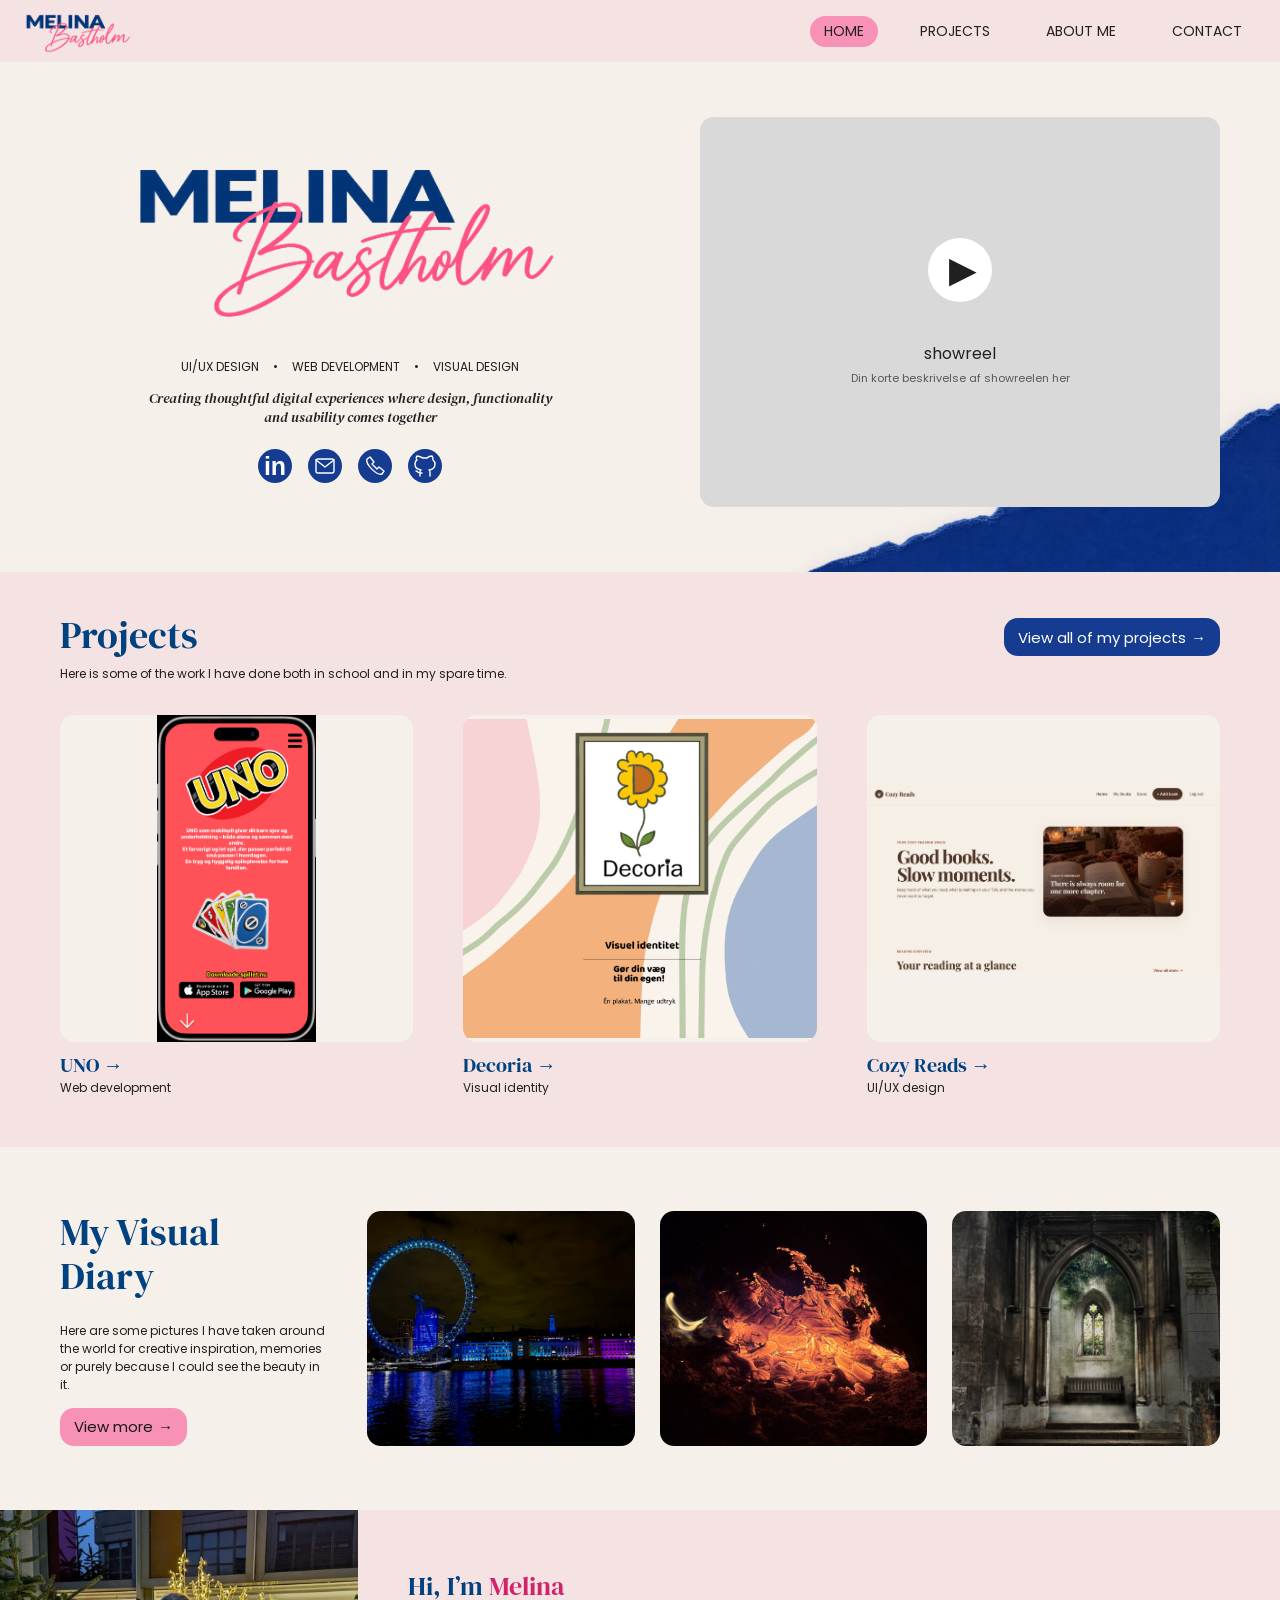
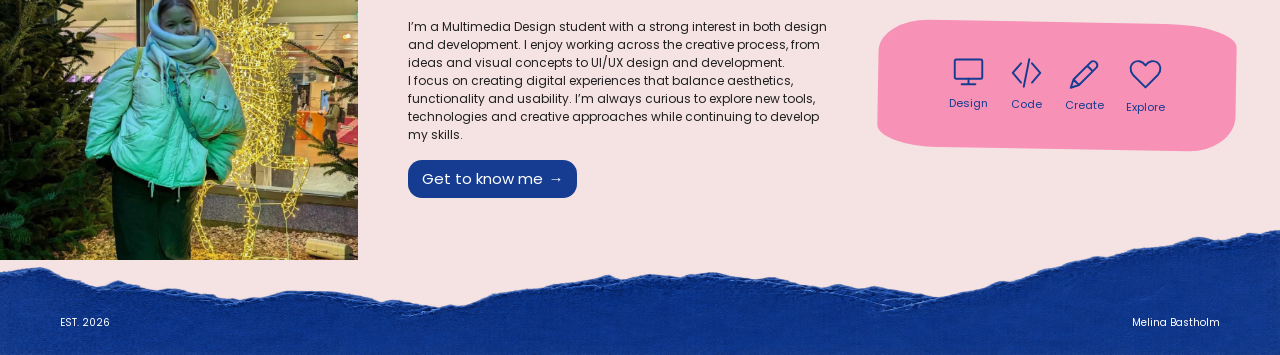
==== index.html @ 33ddc2ad "Initial commit" ====
<!DOCTYPE html>
<html lang="en">
<head>
    <meta charset="UTF-8">
    <meta name="viewport" content="width=device-width, initial-scale=1.0">
    <meta name="description" content="Melina Bastholm — multimedia design, UI/UX, web development and visual design.">
    <title>Home | Melina Bastholm</title>
    <!-- Skrifttyper: DM Serif Display til overskrifter og Poppins til brødtekst. -->
    <link rel="preconnect" href="https://fonts.googleapis.com">
    <link rel="preconnect" href="https://fonts.gstatic.com" crossorigin>
    <link href="https://fonts.googleapis.com/css2?family=DM+Serif+Display:ital@0;1&amp;family=Poppins:wght@400;500;600;700&amp;display=swap" rel="stylesheet">
    <link rel="stylesheet" href="style.css">
    <script src="script.js" defer></script>
</head>
<body>
    <!-- 1. HEADER / NAVIGATION — samme navigation på alle sider -->
    <a class="skip-link" href="#main">Skip to content</a>
    <header class="site-header">
        <nav class="navigation container" aria-label="Main navigation">
            <a class="site-logo" href="index.html" aria-label="Melina Bastholm — home"><img src="assets/logo.png" alt="" width="1931" height="814"></a>
            <button class="menu-toggle" type="button" aria-expanded="false" aria-controls="nav-links" hidden>
                <img src="assets/brugermenu.png" alt="" width="1609" height="977">
                <span class="sr-only">Open menu</span>
            </button>
            <ul class="nav-links" id="nav-links">
                <li><a href="index.html" aria-current="page">Home</a></li>
                <li><a href="projects.html">Projects</a></li>
                <li><a href="aboutme.html">About me</a></li>
                <li><a href="contact.html">Contact</a></li>
            </ul>
        </nav>
    </header>
    <main id="main">
        <!-- 2. HERO — navn, introduktion og showreel -->
        <section class="hero" aria-labelledby="hero-title">
            <div class="container hero-inner">
                <div class="hero-copy">
                    <!-- Dit originale navnelogo — proportionerne bevares på alle skærme. -->
                    <h1 class="name" id="hero-title"><img src="assets/logo.png" alt="Melina Bastholm" width="1931" height="814"></h1>
                    <ul class="disciplines" aria-label="My disciplines"><li>UI/UX design</li><li>Web development</li><li>Visual design</li></ul>
                    <p class="hero-tagline">Creating thoughtful digital experiences where design, functionality<br class="desktop-break"> and usability comes together</p>
                    <div class="social-links" aria-label="Contact and social links"><a href="contact.html#linkedin" aria-label="LinkedIn"><span class="linkedin-icon" aria-hidden="true">in</span></a><a href="contact.html#email" aria-label="Email"><svg viewBox="0 0 24 24" fill="none" stroke="currentColor" stroke-width="1.4" stroke-linecap="round" stroke-linejoin="round" aria-hidden="true"><rect x="3" y="5" width="18" height="14" rx="2"/><path d="m3 6 9 7 9-7"/></svg></a><a href="contact.html#phone" aria-label="Phone"><svg viewBox="0 0 24 24" fill="none" stroke="currentColor" stroke-width="1.4" stroke-linecap="round" stroke-linejoin="round" aria-hidden="true"><path d="M7 3 4 5c-2 5 10 17 15 15l2-3-5-4-2 2-5-5 2-2Z"/></svg></a><a href="contact.html#github" aria-label="GitHub"><svg viewBox="0 0 24 24" fill="none" stroke="currentColor" stroke-width="1.4" stroke-linecap="round" stroke-linejoin="round" aria-hidden="true"><path d="M9 19c-4 1-4-2-6-2m14 5v-4c0-1-.3-2-1-2 4-.5 6-2 6-6 0-2-.7-3-2-4 0-1 0-3-1-4-2 0-4 1-5 2H10C8 3 6 2 4 2 3 3 3 5 4 6 2 7 2 8 2 10c0 4 2 5 6 6-.7 0-1 1-1 2v4"/></svg></a></div>
                </div>
                <!-- Når videoen er klar: erstat figure med <video controls src="assets/showreel.mp4"></video>. -->
                <figure class="showreel image-placeholder" aria-label="Showreel video placeholder">
                    <span class="play-icon" aria-hidden="true">▶</span>
                    <figcaption>showreel <span class="placeholder-note">Din korte beskrivelse af showreelen her</span></figcaption>
                </figure>
            </div>
        </section>

        <!-- 3. PROJECTS — tre udvalgte projekter -->
        <section class="projects section-padding" aria-labelledby="projects-title">
            <div class="container projects-inner">
                <div class="section-heading"><div><h2 id="projects-title">Projects</h2><p>Here is some of the work I have done both in school and in my spare time.</p></div></div>
                <div class="project-list">
                <article class="project-card" id="uno">
                    <img src="projekts/uno.png" alt="UNO – Mobile — project preview" width="702" height="1440" loading="lazy">
                    <h3><a href="project-uno.html">UNO <span aria-hidden="true">→</span></a></h3>
                    <p>Web development</p>
                </article>
                <article class="project-card" id="decoria">
                    <img src="projekts/decoria.png" alt="Decoria — project preview" width="982" height="886" loading="lazy">
                    <h3><a href="project-decoria.html">Decoria <span aria-hidden="true">→</span></a></h3>
                    <p>Visual identity</p>
                </article>
                <article class="project-card" id="cozy-reads">
                    <img src="projekts/cozyreads.png" alt="Cozy Reads — project preview" width="2914" height="1542" loading="lazy">
                    <h3><a href="project-cozy-reads.html">Cozy Reads <span aria-hidden="true">→</span></a></h3>
                    <p>UI/UX design</p>
                </article>
                </div>
                <a class="button projects-button" href="projects.html">View all of my projects <span aria-hidden="true">→</span></a>
            </div>
        </section>

        <!-- 4. VISUAL DIARY — egne billeder. Flere vises på mobil. -->
        <section class="diary section-padding" aria-labelledby="diary-title">
            <div class="container diary-inner">
                <div class="diary-copy"><h2 id="diary-title">My Visual<br class="desktop-break"> Diary</h2><p>Here are some pictures I have taken around the world for creative inspiration, memories or purely because I could see the beauty in it.</p></div>
                <div class="diary-photos">
                <img src="diary/IMG_3227.jpeg" alt="London Eye illuminated in blue at night" loading="lazy" width="600" height="760">
                <img src="diary/IMG_2479.jpeg" alt="Glowing embers of a campfire" loading="lazy" width="600" height="760">
                <img src="diary/billede.jpg" alt="Stone arches and steps in an ivy-covered ruin" loading="lazy" width="1080" height="1350">
                <img src="diary/IMG_2833.jpeg" alt="A blue house reflected in a puddle" loading="lazy" width="600" height="760">
                <img src="diary/IMG_2862.jpeg" alt="Colourful shopping bags in Notting Hill" loading="lazy" width="600" height="760">
                <img src="diary/IMG_2819.jpeg" alt="Plants and vintage details in a colourful courtyard" loading="lazy" width="600" height="760">
                </div>
                <a class="button button-pink diary-button" href="diary.html">View more <span aria-hidden="true">→</span></a>
            </div>
        </section>

        <!-- 5. ABOUT ME — portræt, kort introduktion og interesser -->
        <section class="about" aria-labelledby="about-title">
            <div class="about-inner">
                <!-- Dit portræt ligger i assets; diary-billederne ligger i diary. -->
                <img class="portrait" src="assets/Mig.png" alt="Melina Bastholm beside a light-up reindeer" width="1012" height="1120" loading="lazy">
                <div class="about-copy"><h2 id="about-title">Hi, I’m <span class="text-pink">Melina</span></h2>
                <p>I’m a Multimedia Design student with a strong interest in both design and development. I enjoy working across the creative process, from ideas and visual concepts to UI/UX design and development.</p>
                <p>I focus on creating digital experiences that balance aesthetics, functionality and usability. I’m always curious to explore new tools, technologies and creative approaches while continuing to develop my skills.</p>
                <a class="button" href="aboutme.html">Get to know me <span aria-hidden="true">→</span></a></div>
                <ul class="skills" aria-label="My creative interests"><li><svg viewBox="0 0 24 24" fill="none" stroke="currentColor" stroke-width="1.4" stroke-linecap="round" stroke-linejoin="round" aria-hidden="true"><rect x="2" y="3" width="20" height="14" rx="1"/><path d="M12 17v4m-5 0h10"/></svg><span>Design</span></li><li><svg viewBox="0 0 24 24" fill="none" stroke="currentColor" stroke-width="1.4" stroke-linecap="round" stroke-linejoin="round" aria-hidden="true"><path d="m8 5-6 7 6 7m8-14 6 7-6 7M14 2l-4 20"/></svg><span>Code</span></li><li><svg viewBox="0 0 24 24" fill="none" stroke="currentColor" stroke-width="1.4" stroke-linecap="round" stroke-linejoin="round" aria-hidden="true"><path d="m4 16-2 6 6-2L21 7a3 3 0 0 0-4-4ZM14 6l4 4M4 16l4 4"/></svg><span>Create</span></li><li><svg viewBox="0 0 24 24" fill="none" stroke="currentColor" stroke-width="1.4" stroke-linecap="round" stroke-linejoin="round" aria-hidden="true"><path d="M12 21 3 12C-3 4 7-2 12 5c5-7 15-1 9 7Z"/></svg><span>Explore</span></li></ul>
            </div>
        </section>
    </main>
    <!-- 6. FOOTER — bottomline.png indsættes via style.css -->
    <footer class="site-footer">
        <div class="container footer-inner"><span>EST. 2026</span><a href="index.html">Melina Bastholm</a></div>
    </footer>
</body>
</html>
---- style.css ----
/* INDHOLD — følger rækkefølgen i HTML:
   0. Fælles regler  1. Navigation  2. Hero  3. Projekter
   4. Visual diary   5. Om mig     6. Footer  7. Undersider
   Mobilregler står under den sektion, de hører til. */

/* 0. FÆLLES REGLER — skift sidens farver her */
:root {
    --font-heading: "DM Serif Display", Georgia, serif;
    --font-body: "Poppins", Arial, sans-serif;
    --cream: #f6f0ea;
    --pink-light: #f5e2e3;
    --pink: #f891b6;
    --pink-text: #cf2469;
    --blue: #153c91;
    --heading-blue: #004180;
    --text: #202020;
    --grey: #d9d9d9;
}

* { box-sizing: border-box; }
body { margin: 0; background: var(--cream); color: var(--text); font-family: var(--font-body); font-size: 14px; line-height: 1.5; }
h1, h2, h3, p, figure { margin: 0; }
h1, h2, h3, h4, h5, h6 { color: var(--heading-blue); font-family: var(--font-heading); font-weight: 400; line-height: 1.15; }
h1 { font-size: clamp(40px, 5vw, 64px); }
h2 { font-size: 38px; }
a { color: inherit; text-decoration: none; }
button { font: inherit; }
img { display: block; max-width: 100%; object-fit: cover; }
svg { width: 24px; height: 24px; }
.container { width: min(100% - 88px, 1160px); margin-inline: auto; }
.section-padding { padding-block: 42px 50px; }
.button { display: inline-flex; justify-content: center; align-items: center; gap: 5px; width: fit-content; min-height: 38px; padding: 8px 14px; border-radius: 14px; background: var(--blue); color: white; font-size: 15px; line-height: 1.4; transition: background-color .2s, transform .2s; }
.button:hover { background: var(--heading-blue); transform: translateY(-2px); }
.button-pink { background: var(--pink); color: #191919; }
.button-pink:hover { background: #f77fa9; }
a:focus-visible, button:focus-visible { outline: 3px solid var(--heading-blue); outline-offset: 5px; }
.text-pink { color: var(--pink-text); }
.image-placeholder { display: flex; justify-content: center; align-items: center; border-radius: 14px; background: var(--grey); color: #535353; text-align: center; }
.image-placeholder > span:not(.play-icon) { padding: 16px; font-size: 13px; }
.sr-only { position: absolute; width: 1px; height: 1px; padding: 0; overflow: hidden; clip-path: inset(50%); white-space: nowrap; }
.skip-link { position: absolute; top: 8px; left: 8px; z-index: 10; padding: 10px; background: var(--cream); transform: translateY(-200%); }
.skip-link:focus { transform: translateY(0); }
@media (max-width: 700px) {
    body { font-size: 13px; }
    .container { width: calc(100% - 32px); }
    h2 { font-size: 29px; }
    .section-padding { padding-block: 26px 30px; }
    .button { font-size: 13px; min-height: 36px; }
    .desktop-break { display: none; }
}

/* 1. HEADER / NAVIGATION */
.site-header { position: relative; z-index: 5; background: var(--pink-light); }
/* Navigationen går næsten helt til kanterne, uafhængigt af sidens indholdsbredde. */
.navigation { display: flex; justify-content: space-between; align-items: center; width: calc(100% - 48px); min-height: 62px; }
/* Det lille navnelogo genbruges på alle sider. */
.site-logo { display: flex; align-items: center; flex-shrink: 0; width: 110px; margin-right: auto; padding-block: 4px; }
.site-logo img { width: 100%; height: auto; object-fit: contain; }
.nav-links { display: flex; align-items: center; gap: 28px; margin: 0; padding: 0; list-style: none; }
.nav-links a { display: block; padding: 5px 14px; border-radius: 18px; font-size: 14px; text-transform: uppercase; }
.nav-links a:hover, .nav-links a[aria-current="page"] { background: var(--pink); }
.menu-toggle { display: none; align-items: center; justify-content: center; width: 44px; height: 44px; padding: 3px; border: 0; background: transparent; cursor: pointer; }
/* Dit eget menuikon — knappens skjulte tekst fortæller, om menuen kan åbnes eller lukkes. */
.menu-toggle img { width: 100%; height: auto; object-fit: contain; }
@media (max-width: 700px) {
    .navigation { width: calc(100% - 16px); min-height: 54px; flex-wrap: wrap; }
    .nav-links { flex-wrap: wrap; justify-content: center; gap: 3px; padding-block: 8px; }
    .nav-links a { padding: 7px 10px; font-size: 12px; }
    /* Uden JS er links synlige. Med JS vises fold-ud-menuen. */
    .js .menu-toggle:not([hidden]) { display: flex; }
    .js .nav-links { display: none; position: absolute; top: 100%; left: 0; width: 100%; padding: 14px 16px; background: var(--pink-light); box-shadow: 0 8px 12px #0000000d; }
    .js .nav-links.is-open { display: flex; flex-direction: column; align-items: stretch; }
    .js .nav-links a { text-align: center; }
}

/* 2. HERO — navn til venstre og showreel til højre */
.hero { position: relative; isolation: isolate; overflow: hidden; }
.hero-inner { display: flex; align-items: center; justify-content: space-between; gap: 60px; min-height: 510px; padding-block: 54px 64px; }
.hero-copy { flex: 1; min-width: 0; text-align: center; }
.name { width: min(100%, 440px); margin: 0 auto 32px; line-height: 1; }
.name img { width: 100%; height: auto; object-fit: contain; }
.disciplines { display: flex; justify-content: center; flex-wrap: wrap; gap: 8px 14px; margin: 0 0 13px; padding: 0; list-style: none; font-family: var(--font-body); font-size: 12px; text-transform: uppercase; }
.disciplines li + li::before { content: "•"; margin-right: 14px; }
/* Introen vender skrifttyperne om: fagområder i Poppins, brødtekst i DM Serif Display. */
.hero-tagline { font-family: var(--font-heading); font-size: 14px; font-weight: 400; font-style: italic; line-height: 1.35; }
.social-links { display: flex; justify-content: center; gap: 16px; margin-top: 22px; }
.social-links a { display: flex; justify-content: center; align-items: center; width: 34px; height: 34px; border-radius: 50%; background: var(--blue); color: white; }
.social-links a:hover { background: var(--heading-blue); }
.social-links svg { width: 24px; height: 24px; }
.linkedin-icon { font-family: Arial, sans-serif; font-size: 25px; line-height: 1; font-weight: 700; }
.showreel { flex: 1; position: relative; flex-direction: column; gap: 40px; aspect-ratio: 4 / 3; max-width: 520px; color: #202020; }
.play-icon { display: flex; align-items: center; justify-content: center; width: 64px; height: 64px; padding-left: 5px; border-radius: 50%; background: white; font-size: 36px; }
.showreel figcaption { font-size: 16px; }
.placeholder-note { display: block; margin-top: 4px; font-size: 11px; color: #595959; }
/* Det blå hjørne ligger bag indholdet nederst til højre. */
.hero::after { content: ""; position: absolute; z-index: -1; right: -0.5%; bottom: -10px; width: 54%; height: 240px; background: url("assets/bluecorner.png") right bottom / 100% 100% no-repeat; }
@media (max-width: 1000px) and (min-width: 701px) {
    .hero-inner { gap: 35px; min-height: 430px; }
    .disciplines { font-size: 10px; gap: 7px; }
    .disciplines li + li::before { margin-right: 7px; }
}
@media (max-width: 700px) {
    .hero-inner { flex-direction: column; gap: 30px; min-height: auto; padding-block: 25px 70px; }
    .hero-copy { width: 100%; }
    .name { width: min(100% - 24px, 360px); margin-bottom: 25px; }
    .disciplines { gap: 6px; font-size: clamp(8px, 2.4vw, 11px); margin-bottom: 12px; }
    .disciplines li + li::before { margin-right: 6px; }
    .hero-tagline { max-width: 320px; margin-inline: auto; font-size: 12px; }
    .social-links { margin-top: 18px; gap: 16px; }
    .showreel { flex: auto; width: min(100% - 30px, 420px); gap: 30px; }
    .play-icon { width: 48px; height: 48px; font-size: 27px; }
    .hero::after { width: 118%; height: 140px; bottom: -6px; }
}

/* 3. PROJECTS — rækken bygges med flexbox */
.projects { background: var(--pink-light); }
.projects-inner { display: flex; flex-direction: column; position: relative; }
.section-heading { display: flex; align-items: center; justify-content: space-between; padding-right: 235px; margin-bottom: 32px; }
.section-heading p { margin-top: 7px; font-size: 12px; }
.project-list { display: flex; gap: 50px; }
.project-card { flex: 1; min-width: 0; }
.project-card .image-placeholder, .project-card > img { width: 100%; aspect-ratio: 1.08; border-radius: 14px; }
.project-card > img { height: auto; object-fit: contain; background: var(--cream); }
.project-card h3 { margin-top: 12px; color: var(--heading-blue); font-family: var(--font-heading); font-size: 20px; }
.project-card p { margin-top: 2px; font-size: 12px; }
.projects-button { position: absolute; top: 4px; right: 0; }
@media (max-width: 1000px) { .project-list { gap: 24px; } }
@media (max-width: 700px) {
    .section-heading { padding-right: 0; margin-bottom: 22px; }
    .project-list { gap: 14px; overflow-x: auto; padding-bottom: 12px; scroll-snap-type: x mandatory; }
    .project-card { flex: 0 0 70%; scroll-snap-align: start; }
    .project-card h3 { font-size: 19px; }
    .projects-button { position: static; align-self: center; margin-top: 16px; }
}

/* 4. VISUAL DIARY — tekst og billeder står på samme række på desktop */
.diary { padding-block: 64px; }
.diary-inner { position: relative; display: flex; flex-wrap: wrap; align-items: flex-start; column-gap: 40px; }
.diary-copy { flex: 0 0 23%; }
.diary-copy p { margin-top: 24px; font-size: 12px; line-height: 1.5; }
.diary-photos { display: flex; gap: 25px; flex: 1; min-width: 0; }
.diary-photos img { flex: 1; min-width: 0; width: 0; height: 235px; border-radius: 14px; }
/* På desktop viser forsiden kun de første tre billeder. */
.diary-photos img:nth-child(n + 4) { display: none; }
.diary-button { position: absolute; left: 0; bottom: 0; margin: 0; }
@media (max-width: 1000px) and (min-width: 701px) {
    .diary-inner { column-gap: 25px; padding-bottom: 60px; }
    .diary-photos { gap: 16px; }
    .diary-photos img { height: 185px; }
    .diary-copy { flex-basis: 25%; }
    .diary-button { bottom: 0; }
}
@media (max-width: 700px) {
    .diary { padding-block: 28px; }
    .diary-inner { flex-direction: column; gap: 20px; }
    .diary-copy { flex: auto; }
    .diary-copy p { margin-top: 12px; }
    .diary-photos { flex: auto; flex-wrap: wrap; width: 100%; gap: 12px; }
    .diary-photos img, .diary-photos img:nth-child(n + 4) { display: block; flex: 0 0 calc((100% - 24px) / 3); width: calc((100% - 24px) / 3); height: auto; aspect-ratio: 1; border-radius: 12px; }
    .diary-button { position: static; align-self: center; margin: 0; }
}

/* 5. ABOUT ME — portræt, tekst og den lyserøde liste med interesser */
.about { background: var(--pink-light); }
.about-inner { display: flex; align-items: center; gap: 50px; width: min(100%, 1440px); margin-inline: auto; padding-right: 44px; }
.portrait { flex: 0 0 29%; align-self: stretch; min-height: 335px; border-radius: 0; object-fit: cover; }
.about-inner > .portrait { width: 29%; height: 350px; min-width: 0; object-position: center 35%; }
.about-copy { flex: 1; padding-block: 38px; }
.about-copy h2 { margin-bottom: 16px; font-size: 26px; }
.about-copy p { max-width: 460px; font-size: 12px; line-height: 1.5; }
.about-copy .button { margin-top: 16px; }
.skills { display: flex; justify-content: center; align-items: center; gap: 22px; flex: 0 0 29%; padding: 35px 22px; margin: 0; border-radius: 14% 20% 13% 17% / 25% 18% 28% 17%; background: var(--pink); color: var(--blue); list-style: none; transform: rotate(1deg); }
.skills li { display: flex; flex-direction: column; align-items: center; gap: 7px; font-size: 11px; transform: rotate(-1deg); }
.skills svg { width: 33px; height: 33px; }
@media (max-width: 1000px) {
    .about-inner { gap: 25px; padding-right: 30px; }
    .skills { gap: 12px; padding-inline: 16px; }
    .skills svg { width: 26px; height: 26px; }
}
@media (max-width: 700px) {
    .about-inner { flex-wrap: wrap; gap: 18px; padding: 22px 16px 28px; align-items: flex-start; }
    .portrait { flex-basis: 35%; min-height: 170px; border-radius: 12px; }
    .about-inner > .portrait { width: 35%; height: 200px; }
    .about-copy { flex: 1; padding: 0; }
    .about-copy h2 { font-size: 24px; margin-bottom: 10px; }
    .about-copy p { font-size: 11px; }
    .about-copy p + p { display: none; }
    .about-copy .button { font-size: 11px; padding-inline: 10px; }
    .skills { flex: 0 0 100%; gap: 30px; padding: 22px; }
    .skills svg { width: 28px; height: 28px; }
}

/* 6. FOOTER — det blå papirbillede ligger bag teksten. */
.site-footer { position: relative; isolation: isolate; color: white; margin-top: 0; padding-top: 30px; }
main:has(.about) + .site-footer { background-color: var(--pink-light); }
.site-footer::before { content: ""; position: absolute; z-index: -1; inset: -34px 0 0; background: url("assets/bottomline.png") center bottom -14px / 102% 270px no-repeat; }
.footer-inner { display: flex; justify-content: space-between; align-items: center; gap: 20px; min-height: 65px; font-size: 10px; }
@media (max-width: 700px) {
    .site-footer { padding-top: 12px; }
    .site-footer::before { background-size: 102% 195px; background-position: center bottom -10px; }
    .footer-inner { min-height: 50px; font-size: 9px; }
}

/* 7. UNDERSIDER — projekter, galleri, om mig og kontakt */
.subpage { min-height: calc(100vh - 160px); padding-block: 65px 100px; }
.page-intro { max-width: 660px; margin-bottom: 42px; }
.eyebrow { margin-bottom: 14px; color: var(--pink-text); font-size: 12px; letter-spacing: 2px; text-transform: uppercase; }
.page-intro h1 { margin-bottom: 20px; }
.subpage > .button { margin-top: 32px; }
.editor-note { margin-top: 25px; color: #616161; font-size: 13px; }
/* Diary-galleriet har fem små billeder pr. række på brede skærme. */
.gallery { --tile-width: calc((100% - 64px) / 5); display: flex; flex-wrap: wrap; gap: 16px; }
.gallery img { flex: 0 0 var(--tile-width); width: var(--tile-width); height: auto; aspect-ratio: 4 / 5; border-radius: 12px; }
@media (max-width: 1000px) { .gallery { --tile-width: calc((100% - 48px) / 4); } }
/* ABOUT ME 2. Portræt og introduktion — samme rækkefølge som aboutme.html. */
.about-detail { display: flex; align-items: flex-start; gap: 56px; }
.about-detail .portrait { flex: 0 0 35%; width: 35%; height: auto; min-height: 0; border-radius: 14px; }
.about-detail-copy { flex: 1; min-width: 0; max-width: 660px; font-size: 16px; line-height: 1.9; }
.about-detail-copy p + p { margin-top: 18px; }
.about-greeting { font-size: 19px; line-height: 1.6; }
/* ABOUT ME 3. Kreativitet — teksten over collagen. */
.about-creativity { margin-top: 56px; }
.about-creativity h2 { margin-bottom: 20px; }
.about-creativity > p { max-width: 850px; font-size: 16px; line-height: 1.9; }
/* ABOUT ME 4. Collage — tre kolonner med flexbox og plads til nye billeder. */
/* Centrér også en ufuldstændig række, så de sidste felter står samlet. */
.creative-collage { display: flex; flex-wrap: wrap; justify-content: center; gap: 26px 24px; margin-top: 28px; }
.creative-item { flex: 0 0 calc((100% - 48px) / 3); min-width: 0; }
.creative-item img { width: 100%; height: auto; aspect-ratio: 4 / 3; border-radius: 14px; object-fit: contain; background: var(--pink-light); }
.creative-item figcaption { margin-top: 10px; color: var(--heading-blue); font-size: 13px; }
/* ABOUT ME 5. Kontaktknappen bruger den fælles .button. */
.contact-list { display: flex; flex-wrap: wrap; gap: 24px; }
.contact-item { flex: 0 0 calc(50% - 12px); padding-block: 25px; border-top: 1px solid #153c9133; }
.contact-item h2 { font-size: 26px; margin-bottom: 12px; }
@media (max-width: 700px) {
    .subpage { padding-block: 40px 75px; }
    .subpage .project-list { flex-direction: column; overflow: visible; }
    .subpage .project-card { flex: auto; }
    .gallery { --tile-width: calc((100% - 16px) / 3); gap: 8px; }
    .about-detail { flex-direction: column; gap: 25px; }
    .about-detail .portrait { flex: auto; width: min(100%, 400px); height: auto; min-height: 0; }
    .about-detail-copy, .about-creativity > p { font-size: 14px; line-height: 1.8; }
    .about-greeting { font-size: 17px; }
    .about-creativity { margin-top: 36px; }
    .creative-collage { gap: 20px 12px; }
    .creative-item { flex-basis: calc(50% - 6px); }
    .contact-item { flex-basis: 100%; }
}
@media (prefers-reduced-motion: reduce) { .button { transition: none; } }
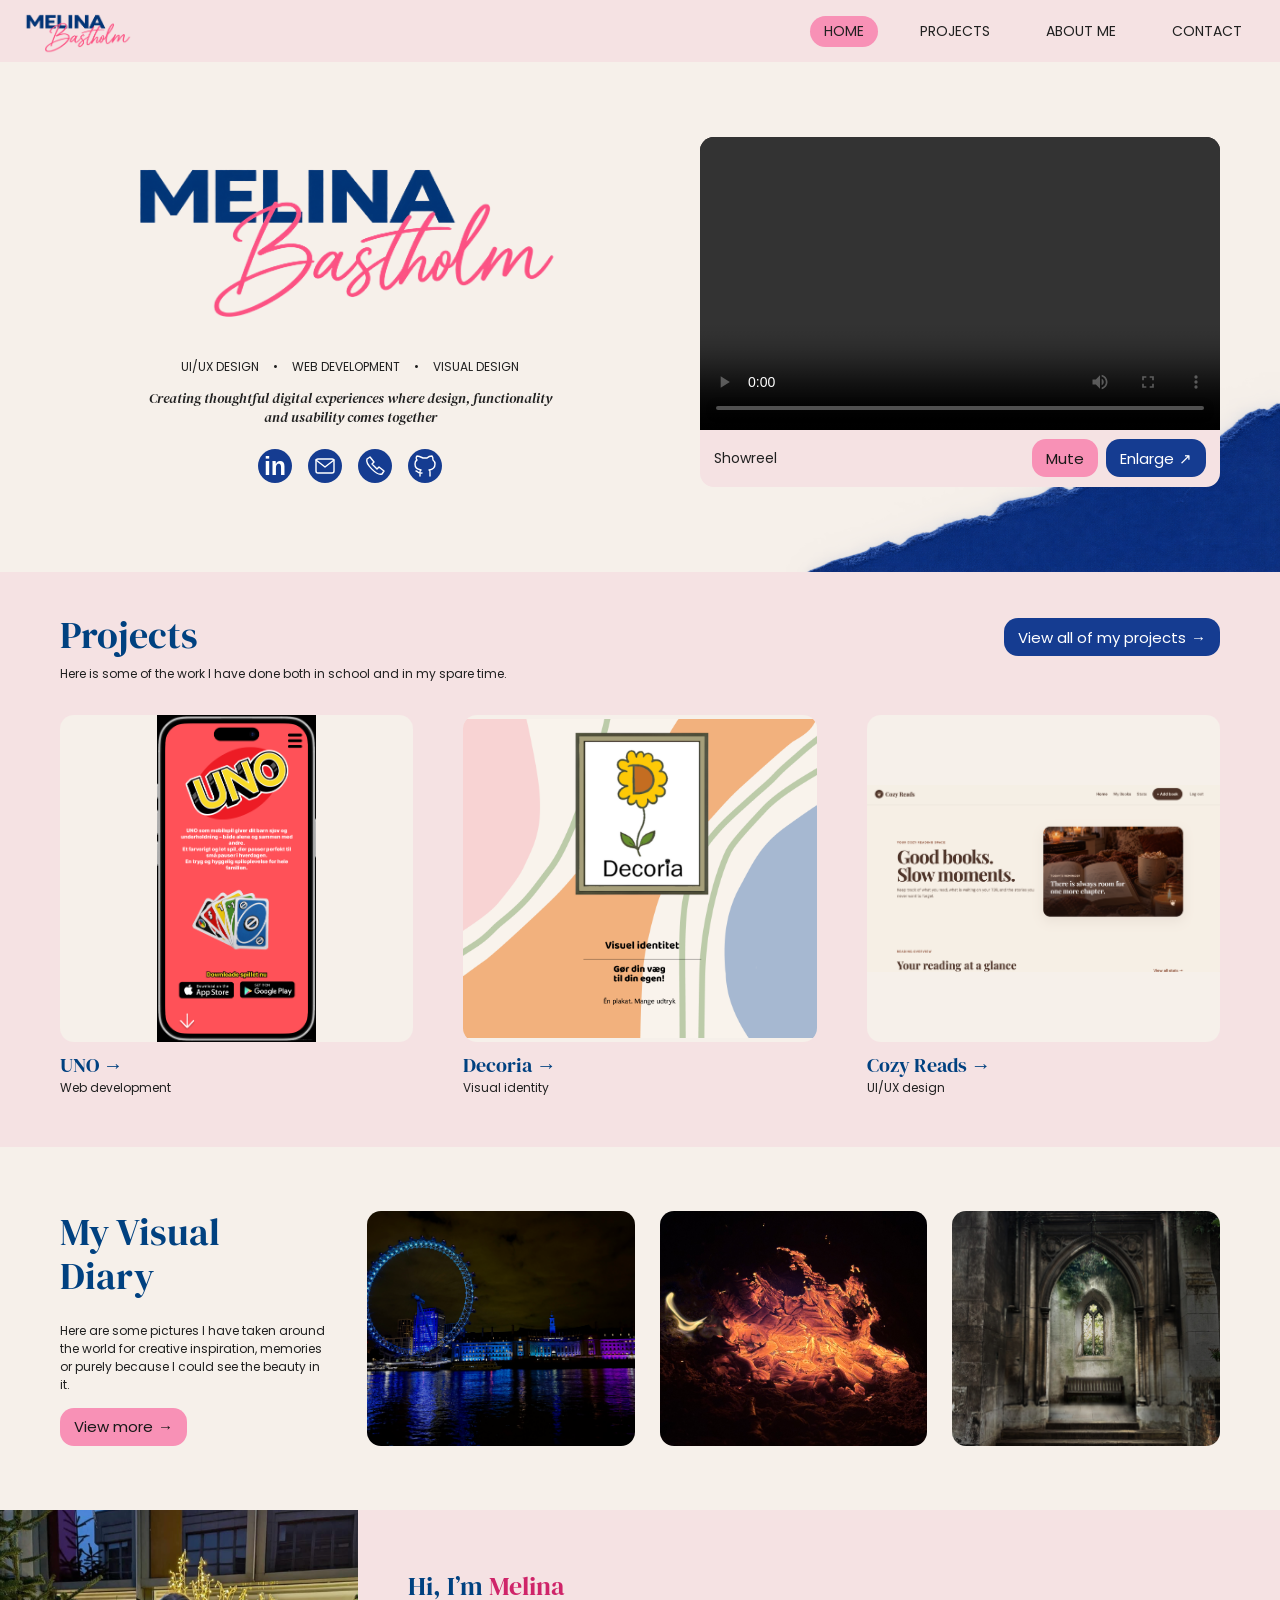
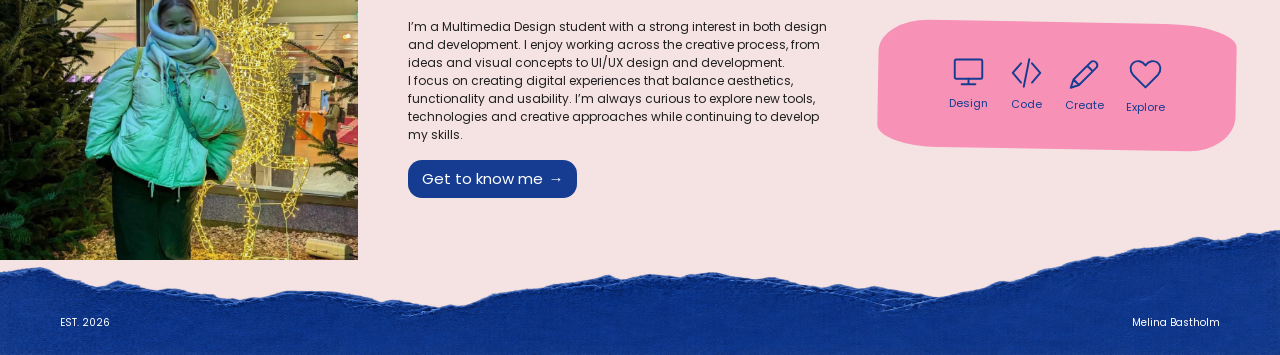
==== commit 03d5d734: "update: showreel" ====
--- a/index.html
+++ b/index.html
@@ -10,7 +10,7 @@
     <link rel="preconnect" href="https://fonts.gstatic.com" crossorigin>
     <link href="https://fonts.googleapis.com/css2?family=DM+Serif+Display:ital@0;1&amp;family=Poppins:wght@400;500;600;700&amp;display=swap" rel="stylesheet">
     <link rel="stylesheet" href="style.css">
-    <script src="script.js" defer></script>
+    <script src="script.js?v=showreel-2" defer></script>
 </head>
 <body>
     <!-- 1. HEADER / NAVIGATION — samme navigation på alle sider -->
@@ -41,11 +41,33 @@
                     <p class="hero-tagline">Creating thoughtful digital experiences where design, functionality<br class="desktop-break"> and usability comes together</p>
                     <div class="social-links" aria-label="Contact and social links"><a href="contact.html#linkedin" aria-label="LinkedIn"><span class="linkedin-icon" aria-hidden="true">in</span></a><a href="contact.html#email" aria-label="Email"><svg viewBox="0 0 24 24" fill="none" stroke="currentColor" stroke-width="1.4" stroke-linecap="round" stroke-linejoin="round" aria-hidden="true"><rect x="3" y="5" width="18" height="14" rx="2"/><path d="m3 6 9 7 9-7"/></svg></a><a href="contact.html#phone" aria-label="Phone"><svg viewBox="0 0 24 24" fill="none" stroke="currentColor" stroke-width="1.4" stroke-linecap="round" stroke-linejoin="round" aria-hidden="true"><path d="M7 3 4 5c-2 5 10 17 15 15l2-3-5-4-2 2-5-5 2-2Z"/></svg></a><a href="contact.html#github" aria-label="GitHub"><svg viewBox="0 0 24 24" fill="none" stroke="currentColor" stroke-width="1.4" stroke-linecap="round" stroke-linejoin="round" aria-hidden="true"><path d="M9 19c-4 1-4-2-6-2m14 5v-4c0-1-.3-2-1-2 4-.5 6-2 6-6 0-2-.7-3-2-4 0-1 0-3-1-4-2 0-4 1-5 2H10C8 3 6 2 4 2 3 3 3 5 4 6 2 7 2 8 2 10c0 4 2 5 6 6-.7 0-1 1-1 2v4"/></svg></a></div>
                 </div>
-                <!-- Når videoen er klar: erstat figure med <video controls src="assets/showreel.mp4"></video>. -->
-                <figure class="showreel image-placeholder" aria-label="Showreel video placeholder">
-                    <span class="play-icon" aria-hidden="true">▶</span>
-                    <figcaption>showreel <span class="placeholder-note">Din korte beskrivelse af showreelen her</span></figcaption>
+                <!-- Showreel — browserens knapper styrer play, pause og lyd. -->
+                <figure class="showreel">
+                    <div class="showreel-player">
+                        <video src="showreel.mp4" controls playsinline preload="metadata" aria-label="Melina Bastholm’s showreel">
+                            <a href="showreel.mp4">Open the showreel video</a>
+                        </video>
+                    </div>
+                    <figcaption>
+                        <span>Showreel</span>
+                        <div class="showreel-actions">
+                            <button class="button button-pink showreel-sound" type="button" hidden>Mute</button>
+                            <button class="button showreel-enlarge" type="button" aria-haspopup="dialog" aria-controls="showreel-dialog" hidden>Enlarge <span aria-hidden="true">↗</span></button>
+                        </div>
+                    </figcaption>
                 </figure>
+
+                <!-- Stor visning — den samme afspiller flyttes ind i overlayet. -->
+                <dialog class="showreel-dialog" id="showreel-dialog" aria-labelledby="showreel-title">
+                    <div class="showreel-dialog-bar">
+                        <h2 id="showreel-title">Showreel</h2>
+                        <form class="showreel-actions" method="dialog">
+                            <button class="button button-pink showreel-sound" type="button" hidden>Mute</button>
+                            <button class="button" type="submit" autofocus>Close</button>
+                        </form>
+                    </div>
+                    <div class="showreel-dialog-player"></div>
+                </dialog>
             </div>
         </section>
 
--- a/style.css
+++ b/style.css
@@ -36,7 +36,7 @@
 a:focus-visible, button:focus-visible { outline: 3px solid var(--heading-blue); outline-offset: 5px; }
 .text-pink { color: var(--pink-text); }
 .image-placeholder { display: flex; justify-content: center; align-items: center; border-radius: 14px; background: var(--grey); color: #535353; text-align: center; }
-.image-placeholder > span:not(.play-icon) { padding: 16px; font-size: 13px; }
+.image-placeholder > span { padding: 16px; font-size: 13px; }
 .sr-only { position: absolute; width: 1px; height: 1px; padding: 0; overflow: hidden; clip-path: inset(50%); white-space: nowrap; }
 .skip-link { position: absolute; top: 8px; left: 8px; z-index: 10; padding: 10px; background: var(--cream); transform: translateY(-200%); }
 .skip-link:focus { transform: translateY(0); }
@@ -88,10 +88,19 @@
 .social-links a:hover { background: var(--heading-blue); }
 .social-links svg { width: 24px; height: 24px; }
 .linkedin-icon { font-family: Arial, sans-serif; font-size: 25px; line-height: 1; font-weight: 700; }
-.showreel { flex: 1; position: relative; flex-direction: column; gap: 40px; aspect-ratio: 4 / 3; max-width: 520px; color: #202020; }
-.play-icon { display: flex; align-items: center; justify-content: center; width: 64px; height: 64px; padding-left: 5px; border-radius: 50%; background: white; font-size: 36px; }
-.showreel figcaption { font-size: 16px; }
-.placeholder-note { display: block; margin-top: 4px; font-size: 11px; color: #595959; }
+/* Showreel — samme video i den lille afspiller og i overlayet. */
+.showreel { flex: 1; min-width: 0; max-width: 520px; overflow: hidden; border-radius: 14px; background: var(--pink-light); }
+.showreel-player { aspect-ratio: 16 / 9; background: #161616; }
+.showreel-player video, .showreel-dialog-player video { display: block; width: 100%; aspect-ratio: 16 / 9; object-fit: contain; background: #161616; }
+.showreel figcaption { display: flex; align-items: center; justify-content: space-between; gap: 12px; padding: 10px 14px; }
+.showreel-actions { display: flex; align-items: center; flex-wrap: wrap; justify-content: flex-end; gap: 8px; }
+.showreel button, .showreel-dialog button { border: 0; cursor: pointer; }
+.showreel button[hidden], .showreel-dialog button[hidden] { display: none; }
+.showreel-dialog { width: 80vw; max-height: 80dvh; max-width: none; padding: 0; overflow: auto; border: 0; border-radius: 14px; background: var(--cream); }
+.showreel-dialog::backdrop { background: #17233acc; }
+.showreel-dialog-bar { position: sticky; top: 0; z-index: 1; display: flex; align-items: center; justify-content: space-between; gap: 8px; padding: 8px 12px; background: var(--cream); }
+.showreel-dialog-bar h2 { font-size: clamp(18px, 3vw, 24px); }
+.showreel-dialog-player video { max-height: calc(80dvh - 56px); }
 /* Det blå hjørne ligger bag indholdet nederst til højre. */
 .hero::after { content: ""; position: absolute; z-index: -1; right: -0.5%; bottom: -10px; width: 54%; height: 240px; background: url("assets/bluecorner.png") right bottom / 100% 100% no-repeat; }
 @media (max-width: 1000px) and (min-width: 701px) {
@@ -107,8 +116,7 @@
     .disciplines li + li::before { margin-right: 6px; }
     .hero-tagline { max-width: 320px; margin-inline: auto; font-size: 12px; }
     .social-links { margin-top: 18px; gap: 16px; }
-    .showreel { flex: auto; width: min(100% - 30px, 420px); gap: 30px; }
-    .play-icon { width: 48px; height: 48px; font-size: 27px; }
+    .showreel { flex: auto; width: min(100% - 30px, 420px); }
     .hero::after { width: 118%; height: 140px; bottom: -6px; }
 }
 
@@ -218,6 +226,7 @@
 .about-detail-copy { flex: 1; min-width: 0; max-width: 660px; font-size: 16px; line-height: 1.9; }
 .about-detail-copy p + p { margin-top: 18px; }
 .about-greeting { font-size: 19px; line-height: 1.6; }
+.about-detail-copy > .button { margin-top: 22px; }
 /* ABOUT ME 3. Kreativitet — teksten over collagen. */
 .about-creativity { margin-top: 56px; }
 .about-creativity h2 { margin-bottom: 20px; }
@@ -232,6 +241,19 @@
 .contact-list { display: flex; flex-wrap: wrap; gap: 24px; }
 .contact-item { flex: 0 0 calc(50% - 12px); padding-block: 25px; border-top: 1px solid #153c9133; }
 .contact-item h2 { font-size: 26px; margin-bottom: 12px; }
+
+/* CV — små forhåndsvisninger, efterfulgt af den store visning. */
+.cv-pages { display: flex; gap: clamp(12px, 3vw, 28px); }
+.cv-preview { flex: 0 0 min(45%, 210px); min-width: 0; color: var(--heading-blue); cursor: zoom-in; }
+.cv-preview img { width: 100%; height: auto; border: 1px solid #153c9133; border-radius: 10px; }
+.cv-preview span { display: block; margin-top: 10px; }
+.cv-preview:hover span { text-decoration: underline; }
+.cv-dialog { width: min(94vw, 820px); max-height: 92dvh; padding: 0; overflow: auto; border: 0; border-radius: 14px; background: var(--cream); }
+.cv-dialog::backdrop { background: #17233acc; }
+.cv-dialog-bar { position: sticky; top: 0; display: flex; align-items: center; justify-content: space-between; gap: 12px; padding: 10px 16px; background: var(--cream); }
+.cv-dialog-bar h2 { font-size: 24px; }
+.cv-dialog-bar button { border: 0; cursor: pointer; }
+.cv-dialog > img { width: 100%; height: auto; }
 @media (max-width: 700px) {
     .subpage { padding-block: 40px 75px; }
     .subpage .project-list { flex-direction: column; overflow: visible; }
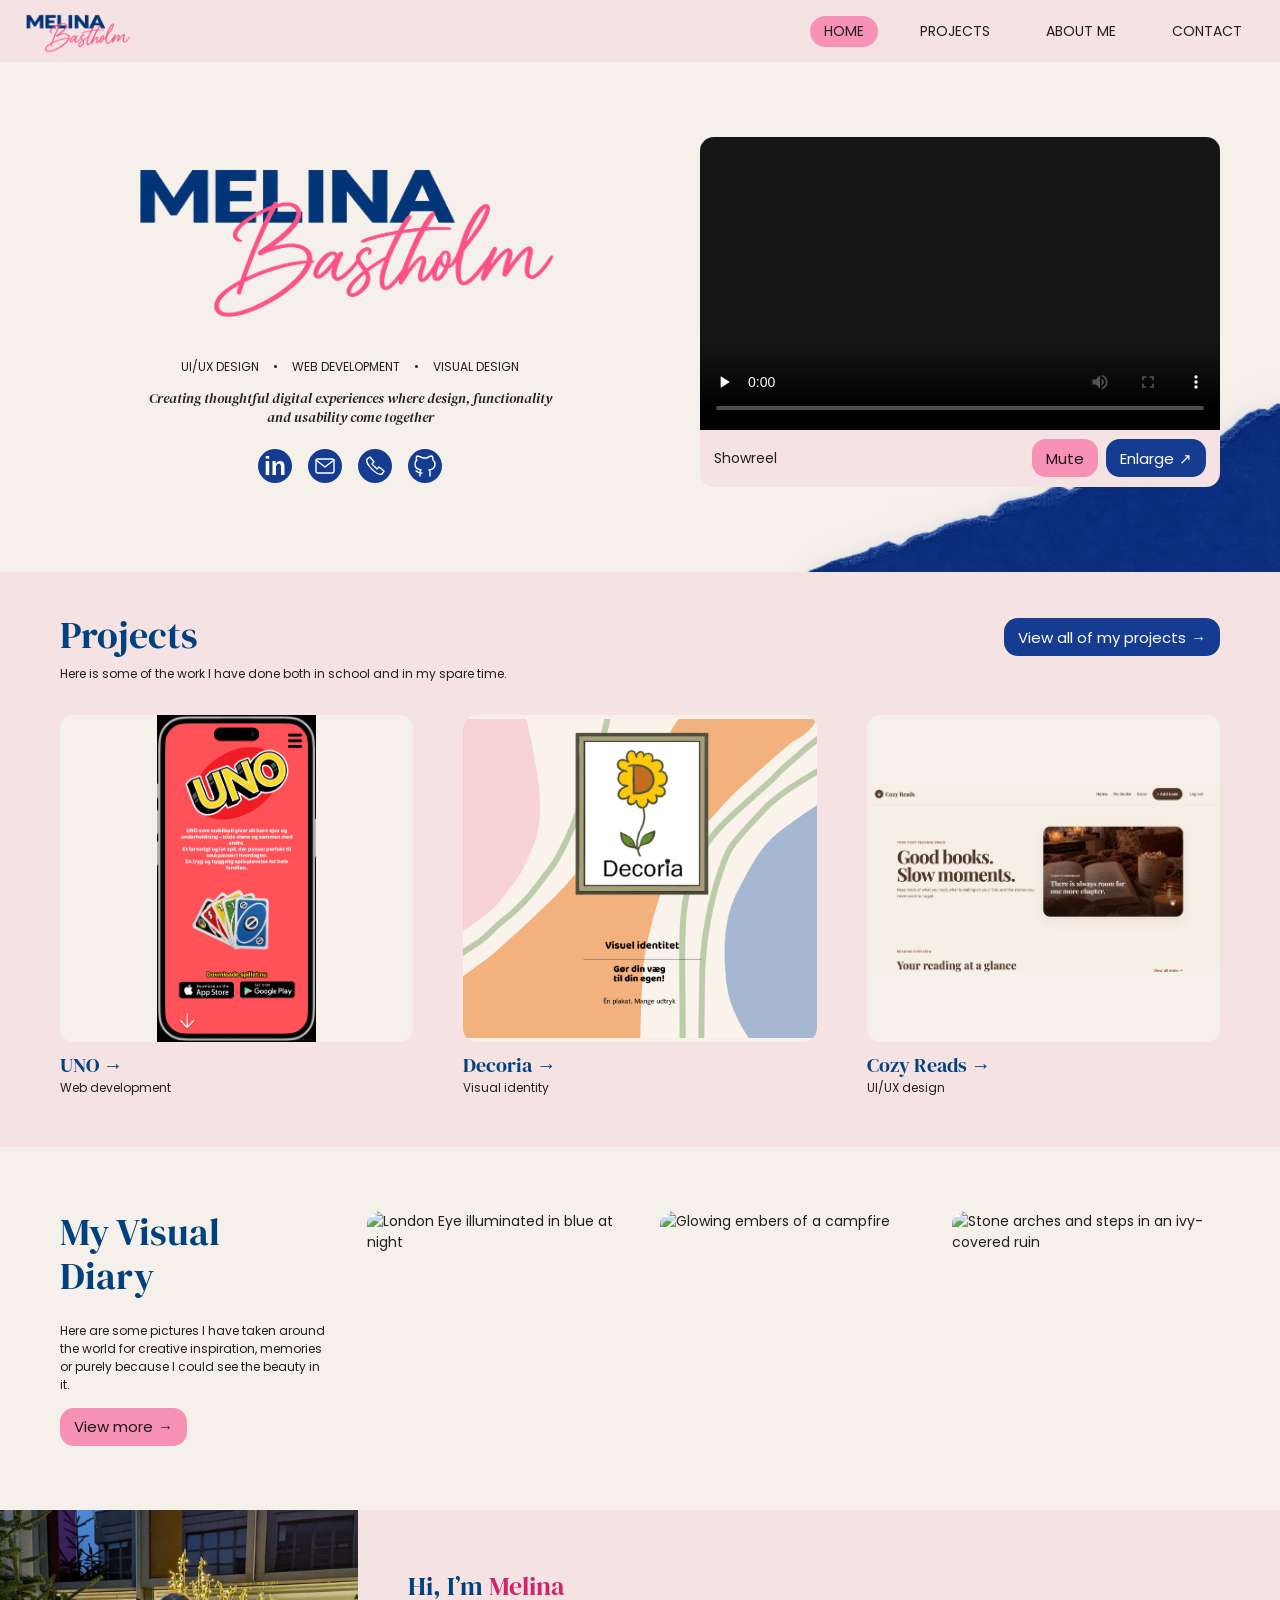
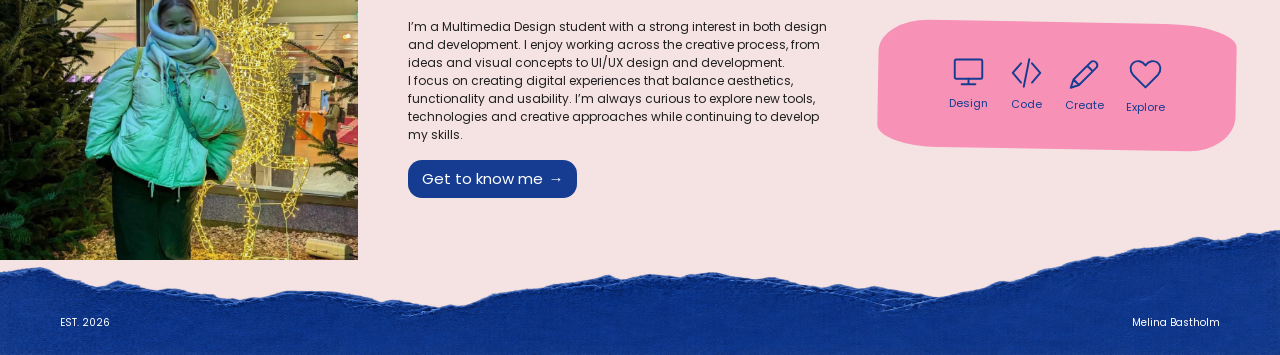
==== commit 08bc4d88: "update: flere små rettelser og fokus på accessibility" ====
--- a/index.html
+++ b/index.html
@@ -38,14 +38,14 @@
                     <!-- Dit originale navnelogo — proportionerne bevares på alle skærme. -->
                     <h1 class="name" id="hero-title"><img src="assets/logo.png" alt="Melina Bastholm" width="1931" height="814"></h1>
                     <ul class="disciplines" aria-label="My disciplines"><li>UI/UX design</li><li>Web development</li><li>Visual design</li></ul>
-                    <p class="hero-tagline">Creating thoughtful digital experiences where design, functionality<br class="desktop-break"> and usability comes together</p>
-                    <div class="social-links" aria-label="Contact and social links"><a href="contact.html#linkedin" aria-label="LinkedIn"><span class="linkedin-icon" aria-hidden="true">in</span></a><a href="contact.html#email" aria-label="Email"><svg viewBox="0 0 24 24" fill="none" stroke="currentColor" stroke-width="1.4" stroke-linecap="round" stroke-linejoin="round" aria-hidden="true"><rect x="3" y="5" width="18" height="14" rx="2"/><path d="m3 6 9 7 9-7"/></svg></a><a href="contact.html#phone" aria-label="Phone"><svg viewBox="0 0 24 24" fill="none" stroke="currentColor" stroke-width="1.4" stroke-linecap="round" stroke-linejoin="round" aria-hidden="true"><path d="M7 3 4 5c-2 5 10 17 15 15l2-3-5-4-2 2-5-5 2-2Z"/></svg></a><a href="contact.html#github" aria-label="GitHub"><svg viewBox="0 0 24 24" fill="none" stroke="currentColor" stroke-width="1.4" stroke-linecap="round" stroke-linejoin="round" aria-hidden="true"><path d="M9 19c-4 1-4-2-6-2m14 5v-4c0-1-.3-2-1-2 4-.5 6-2 6-6 0-2-.7-3-2-4 0-1 0-3-1-4-2 0-4 1-5 2H10C8 3 6 2 4 2 3 3 3 5 4 6 2 7 2 8 2 10c0 4 2 5 6 6-.7 0-1 1-1 2v4"/></svg></a></div>
+                    <p class="hero-tagline">Creating thoughtful digital experiences where design, functionality<br class="desktop-break"> and usability come together</p>
+                    <div class="social-links" aria-label="Contact and social links"><a href="https://www.linkedin.com/in/melina-bastholm-03b705252" aria-label="LinkedIn"><span class="linkedin-icon" aria-hidden="true">in</span></a><a href="mailto:melinabastholm@gmail.com" aria-label="Email"><svg viewBox="0 0 24 24" fill="none" stroke="currentColor" stroke-width="1.4" stroke-linecap="round" stroke-linejoin="round" aria-hidden="true"><rect x="3" y="5" width="18" height="14" rx="2"/><path d="m3 6 9 7 9-7"/></svg></a><a href="tel:+4526818271" aria-label="Phone"><svg viewBox="0 0 24 24" fill="none" stroke="currentColor" stroke-width="1.4" stroke-linecap="round" stroke-linejoin="round" aria-hidden="true"><path d="M7 3 4 5c-2 5 10 17 15 15l2-3-5-4-2 2-5-5 2-2Z"/></svg></a><a href="https://github.com/melinabastholm" aria-label="GitHub"><svg viewBox="0 0 24 24" fill="none" stroke="currentColor" stroke-width="1.4" stroke-linecap="round" stroke-linejoin="round" aria-hidden="true"><path d="M9 19c-4 1-4-2-6-2m14 5v-4c0-1-.3-2-1-2 4-.5 6-2 6-6 0-2-.7-3-2-4 0-1 0-3-1-4-2 0-4 1-5 2H10C8 3 6 2 4 2 3 3 3 5 4 6 2 7 2 8 2 10c0 4 2 5 6 6-.7 0-1 1-1 2v4"/></svg></a></div>
                 </div>
-                <!-- Showreel — browserens knapper styrer play, pause og lyd. -->
+                <!-- Showreel — stillbilledet vises før Play; videoen hentes først, når den skal bruges. -->
                 <figure class="showreel">
                     <div class="showreel-player">
-                        <video src="showreel.mp4" controls playsinline preload="metadata" aria-label="Melina Bastholm’s showreel">
-                            <a href="showreel.mp4">Open the showreel video</a>
+                        <video src="showreel-web.mp4" poster="assets/showreel-poster.jpg" controls playsinline preload="none" aria-label="Melina Bastholm’s showreel">
+                            <a href="showreel-web.mp4">Open the showreel video</a>
                         </video>
                     </div>
                     <figcaption>
@@ -101,12 +101,12 @@
             <div class="container diary-inner">
                 <div class="diary-copy"><h2 id="diary-title">My Visual<br class="desktop-break"> Diary</h2><p>Here are some pictures I have taken around the world for creative inspiration, memories or purely because I could see the beauty in it.</p></div>
                 <div class="diary-photos">
-                <img src="diary/IMG_3227.jpeg" alt="London Eye illuminated in blue at night" loading="lazy" width="600" height="760">
-                <img src="diary/IMG_2479.jpeg" alt="Glowing embers of a campfire" loading="lazy" width="600" height="760">
-                <img src="diary/billede.jpg" alt="Stone arches and steps in an ivy-covered ruin" loading="lazy" width="1080" height="1350">
-                <img src="diary/IMG_2833.jpeg" alt="A blue house reflected in a puddle" loading="lazy" width="600" height="760">
-                <img src="diary/IMG_2862.jpeg" alt="Colourful shopping bags in Notting Hill" loading="lazy" width="600" height="760">
-                <img src="diary/IMG_2819.jpeg" alt="Plants and vintage details in a colourful courtyard" loading="lazy" width="600" height="760">
+                <img src="diary/web/IMG_3227.jpg" alt="London Eye illuminated in blue at night" loading="lazy" width="600" height="760">
+                <img src="diary/web/IMG_2479.jpg" alt="Glowing embers of a campfire" loading="lazy" width="600" height="760">
+                <img src="diary/web/billede.jpg" alt="Stone arches and steps in an ivy-covered ruin" loading="lazy" width="1080" height="1350">
+                <img src="diary/web/IMG_2833.jpg" alt="A blue house reflected in a puddle" loading="lazy" width="600" height="760">
+                <img src="diary/web/IMG_2862.jpg" alt="Colourful shopping bags in Notting Hill" loading="lazy" width="600" height="760">
+                <img src="diary/web/IMG_2819.jpg" alt="Plants and vintage details in a colourful courtyard" loading="lazy" width="600" height="760">
                 </div>
                 <a class="button button-pink diary-button" href="diary.html">View more <span aria-hidden="true">→</span></a>
             </div>
--- a/style.css
+++ b/style.css
@@ -241,8 +241,20 @@
 .contact-list { display: flex; flex-wrap: wrap; gap: 24px; }
 .contact-item { flex: 0 0 calc(50% - 12px); padding-block: 25px; border-top: 1px solid #153c9133; }
 .contact-item h2 { font-size: 26px; margin-bottom: 12px; }
-
-/* CV — små forhåndsvisninger, efterfulgt af den store visning. */
+.contact-item a { color: inherit; text-decoration: none; overflow-wrap: anywhere; }
+.contact-item a:hover { color: var(--heading-blue); }
+
+/* CV — tekstversion, små forhåndsvisninger og den store billedvisning. */
+.cv-text { max-width: 760px; margin-bottom: 24px; border: 1px solid #153c9133; border-radius: 12px; background: var(--pink-light); }
+.cv-text summary { padding: 12px 16px; color: var(--heading-blue); font-weight: 600; cursor: pointer; }
+.cv-text summary:focus-visible { outline: 3px solid var(--heading-blue); outline-offset: 3px; border-radius: 10px; }
+.cv-text-content { padding: 4px clamp(16px, 4vw, 32px) 24px; overflow-wrap: anywhere; }
+.cv-text-content h2 { font-size: clamp(26px, 4vw, 34px); }
+.cv-text-content h3 { margin-block: 24px 8px; font-size: 23px; }
+.cv-text-content h4 { margin-block: 16px 4px; font-size: 18px; }
+.cv-text-content p { margin-top: 8px; }
+.cv-text-content ul { margin-block: 8px 0; padding-inline-start: 22px; }
+.cv-text-content a { color: var(--heading-blue); text-decoration: underline; }
 .cv-pages { display: flex; gap: clamp(12px, 3vw, 28px); }
 .cv-preview { flex: 0 0 min(45%, 210px); min-width: 0; color: var(--heading-blue); cursor: zoom-in; }
 .cv-preview img { width: 100%; height: auto; border: 1px solid #153c9133; border-radius: 10px; }
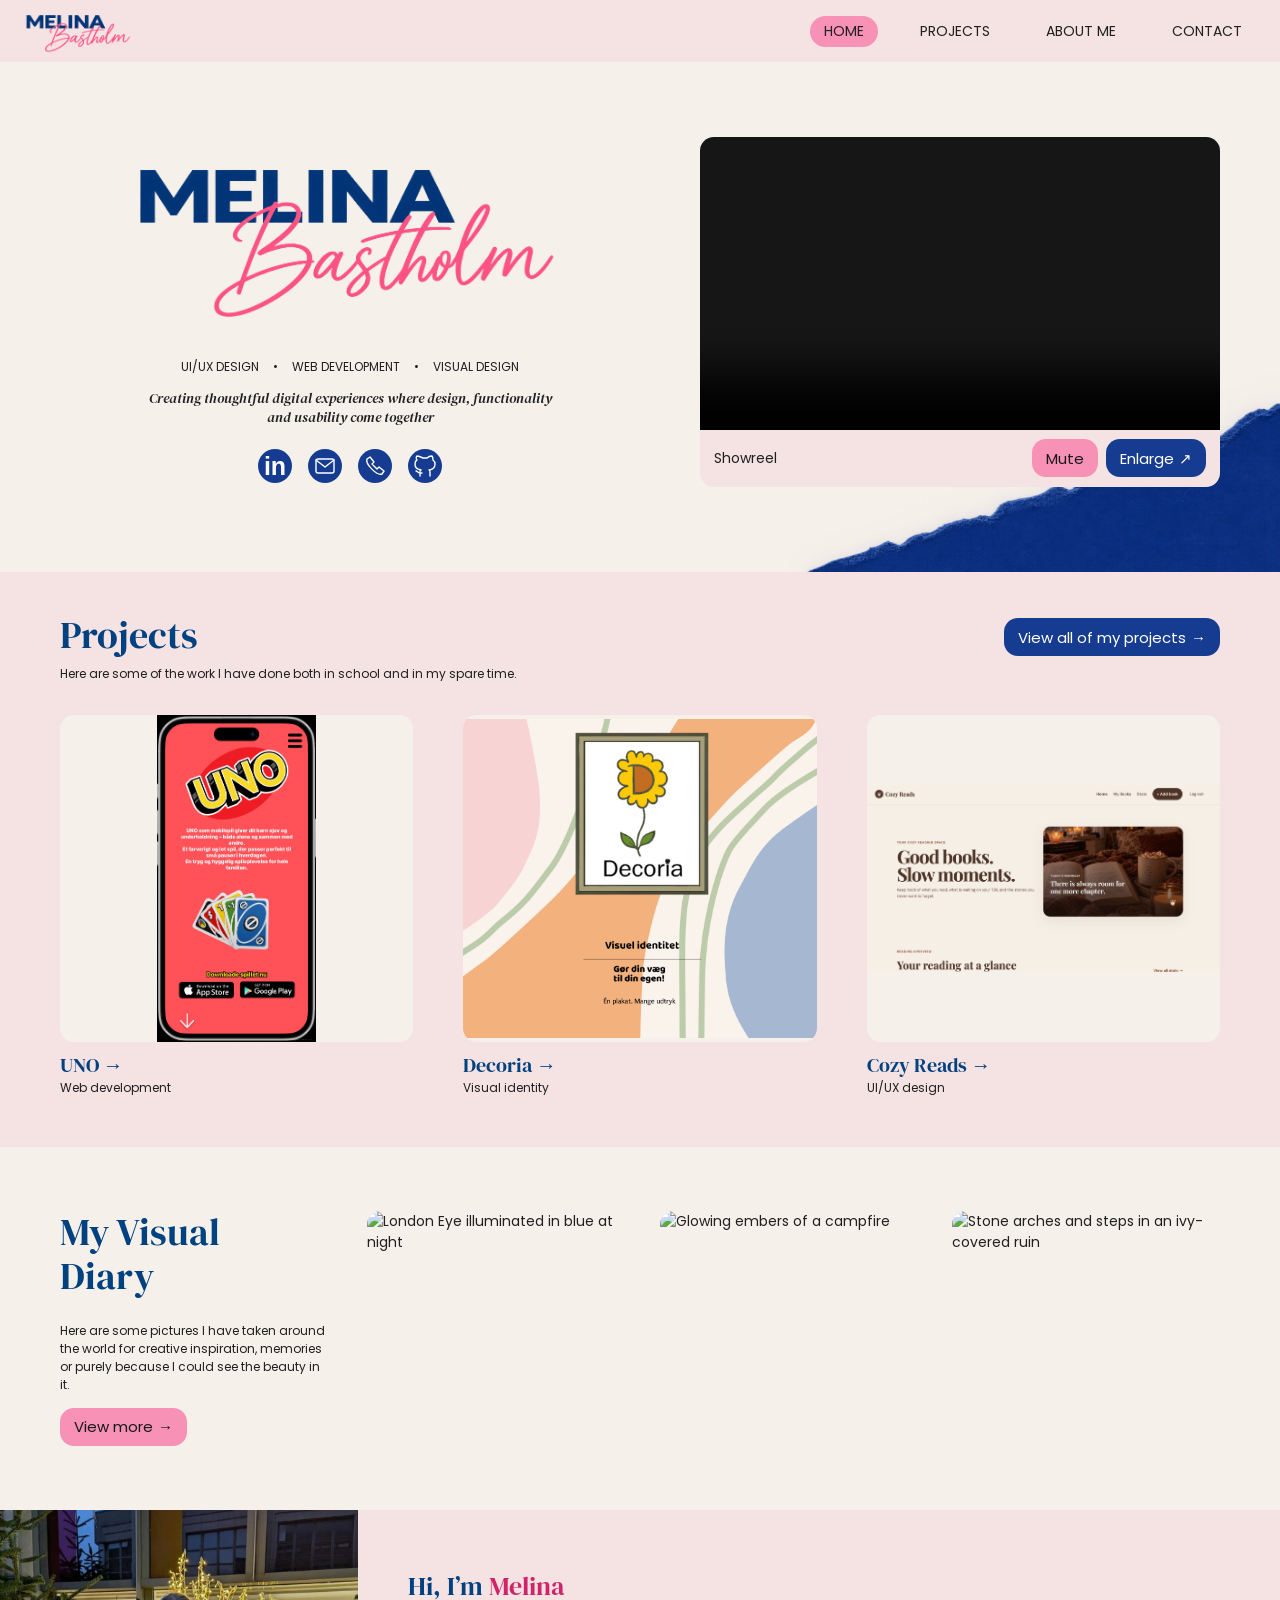
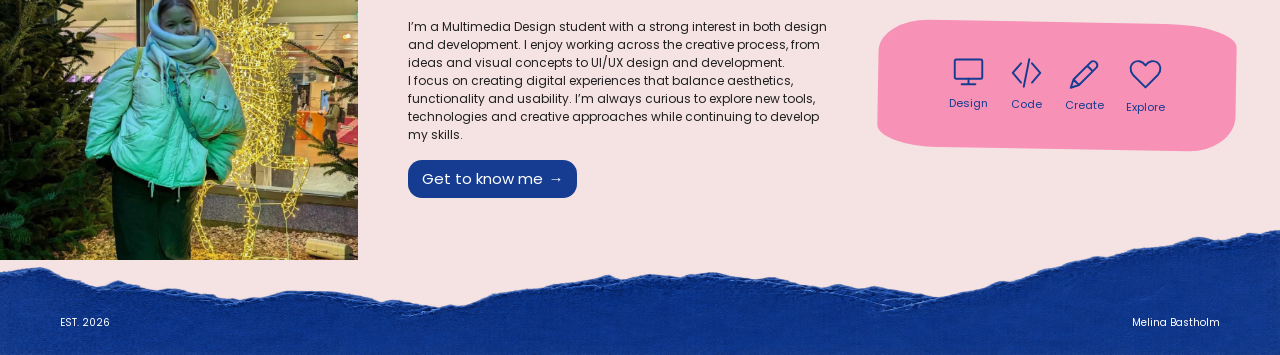
==== commit ea37b64f: "update: stavefejl" ====
--- a/index.html
+++ b/index.html
@@ -74,7 +74,7 @@
         <!-- 3. PROJECTS — tre udvalgte projekter -->
         <section class="projects section-padding" aria-labelledby="projects-title">
             <div class="container projects-inner">
-                <div class="section-heading"><div><h2 id="projects-title">Projects</h2><p>Here is some of the work I have done both in school and in my spare time.</p></div></div>
+                <div class="section-heading"><div><h2 id="projects-title">Projects</h2><p>Here are some of the work I have done both in school and in my spare time.</p></div></div>
                 <div class="project-list">
                 <article class="project-card" id="uno">
                     <img src="projekts/uno.png" alt="UNO – Mobile — project preview" width="702" height="1440" loading="lazy">
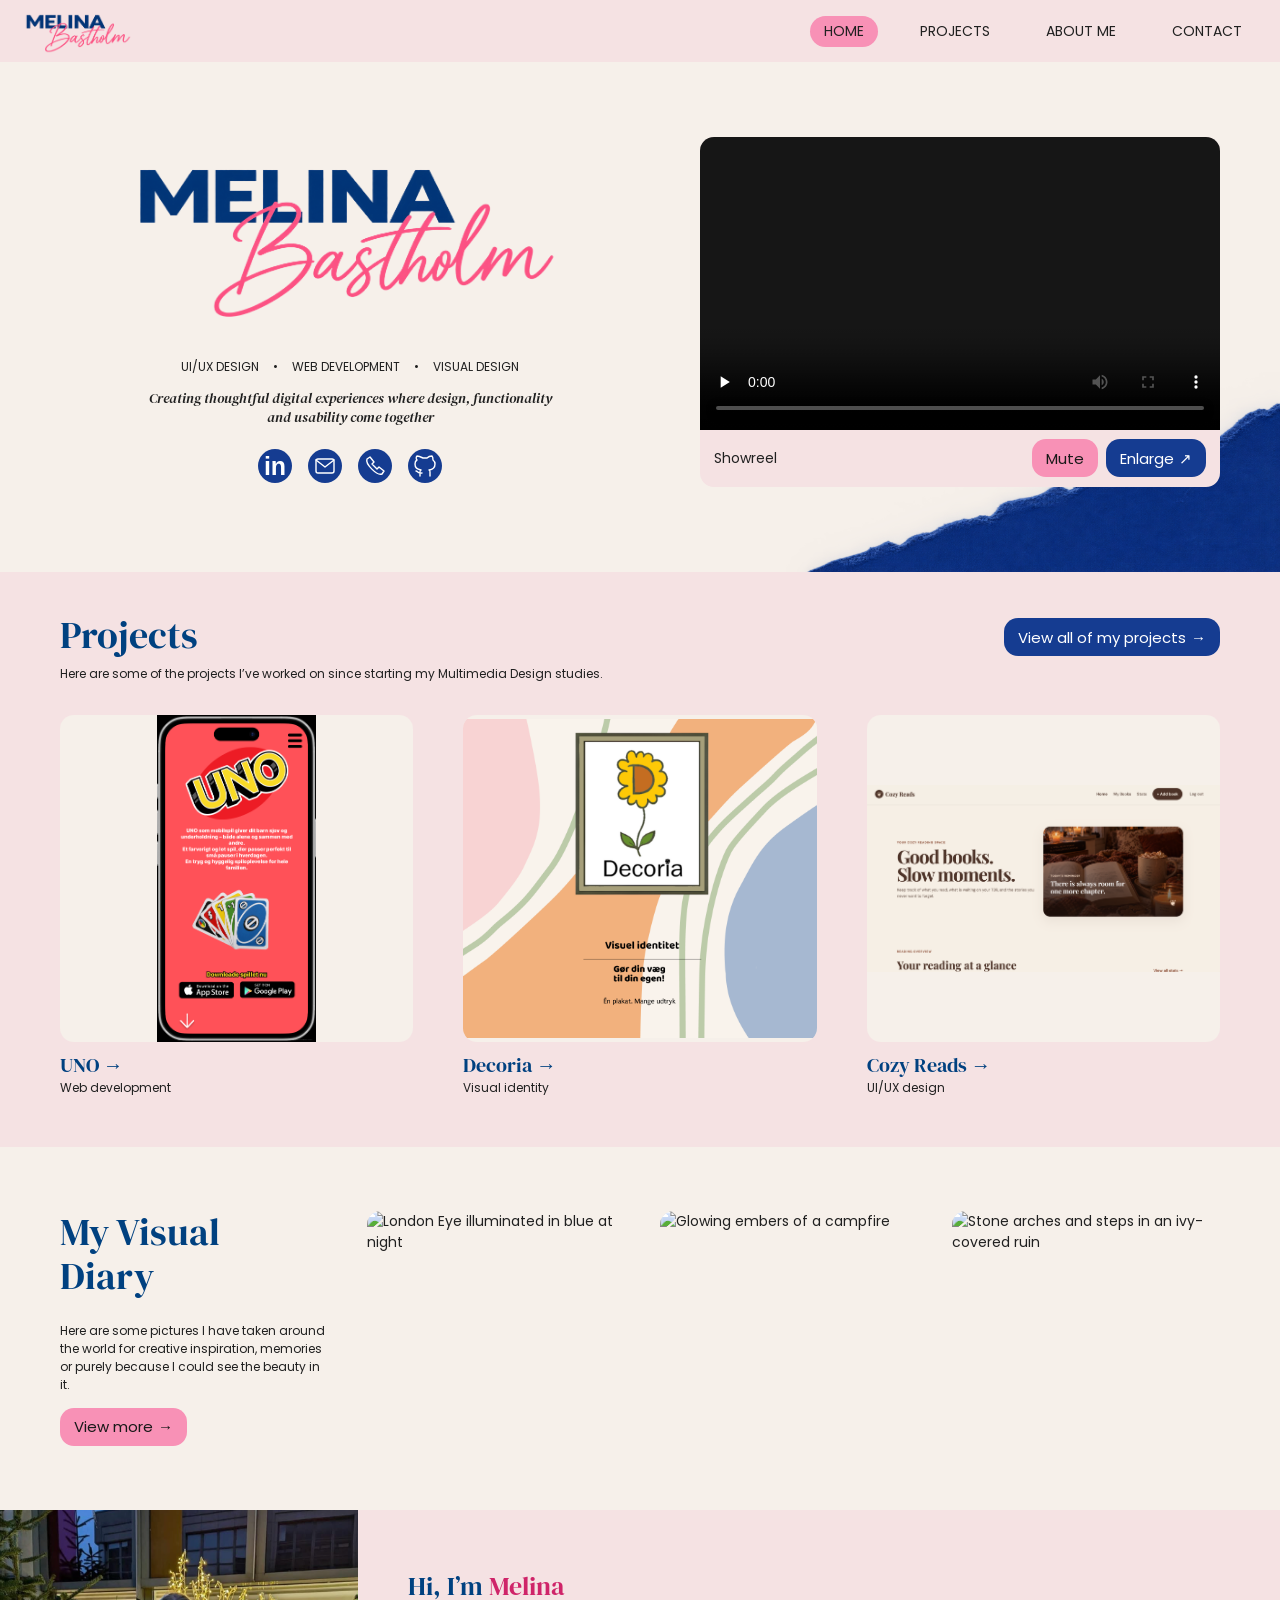
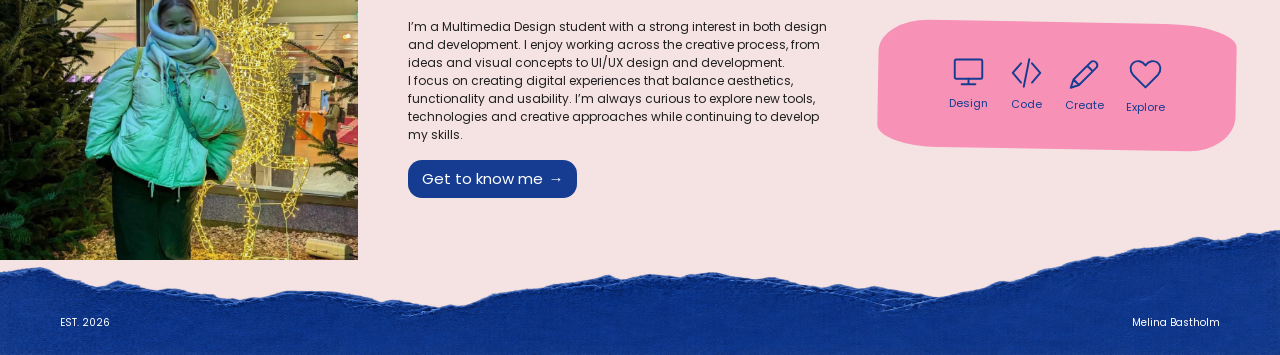
==== commit 112c394d: "update: rettelse af beskrivelser" ====
--- a/index.html
+++ b/index.html
@@ -74,7 +74,7 @@
         <!-- 3. PROJECTS — tre udvalgte projekter -->
         <section class="projects section-padding" aria-labelledby="projects-title">
             <div class="container projects-inner">
-                <div class="section-heading"><div><h2 id="projects-title">Projects</h2><p>Here are some of the work I have done both in school and in my spare time.</p></div></div>
+                <div class="section-heading"><div><h2 id="projects-title">Projects</h2><p>Here are some of the projects I’ve worked on since starting my Multimedia Design studies.</p></div></div>
                 <div class="project-list">
                 <article class="project-card" id="uno">
                     <img src="projekts/uno.png" alt="UNO – Mobile — project preview" width="702" height="1440" loading="lazy">
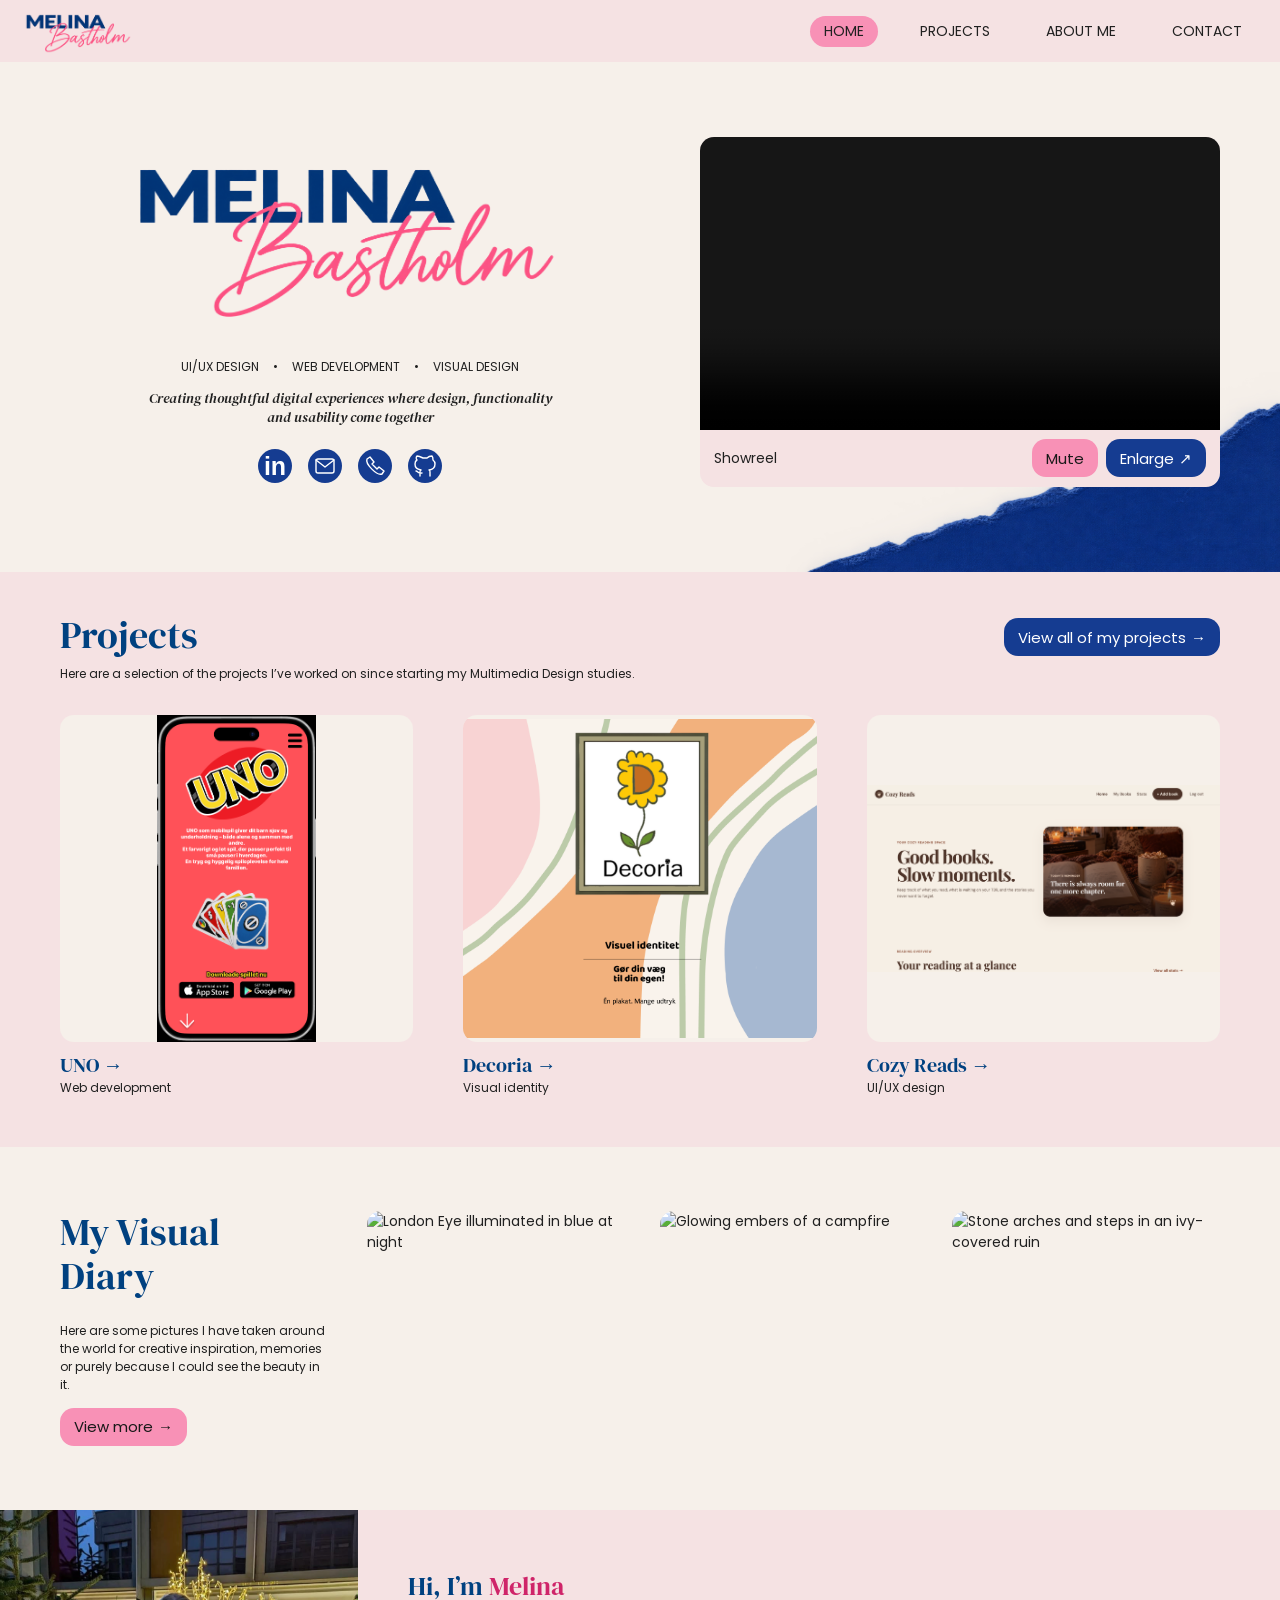
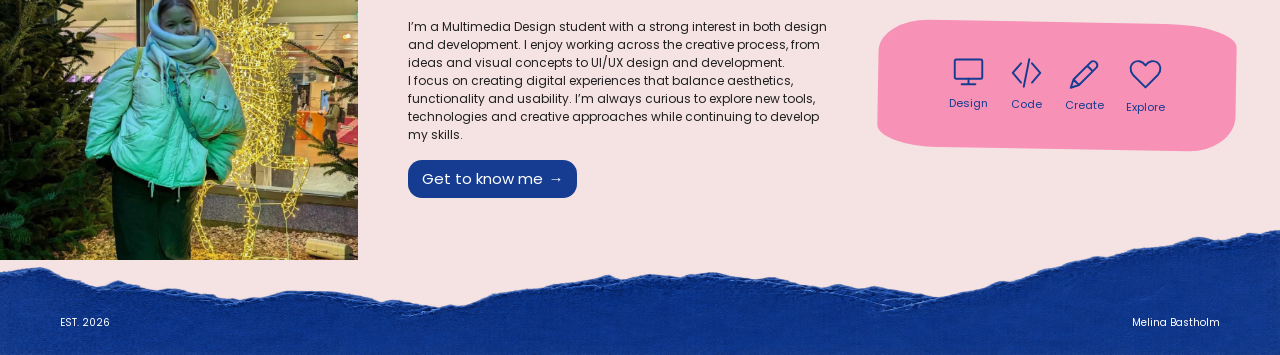
==== commit 3d76e92a: "update: rettelse af beskrivelser" ====
--- a/index.html
+++ b/index.html
@@ -74,7 +74,7 @@
         <!-- 3. PROJECTS — tre udvalgte projekter -->
         <section class="projects section-padding" aria-labelledby="projects-title">
             <div class="container projects-inner">
-                <div class="section-heading"><div><h2 id="projects-title">Projects</h2><p>Here are some of the projects I’ve worked on since starting my Multimedia Design studies.</p></div></div>
+                <div class="section-heading"><div><h2 id="projects-title">Projects</h2><p>Here are a selection of the projects I’ve worked on since starting my Multimedia Design studies.</p></div></div>
                 <div class="project-list">
                 <article class="project-card" id="uno">
                     <img src="projekts/uno.png" alt="UNO – Mobile — project preview" width="702" height="1440" loading="lazy">
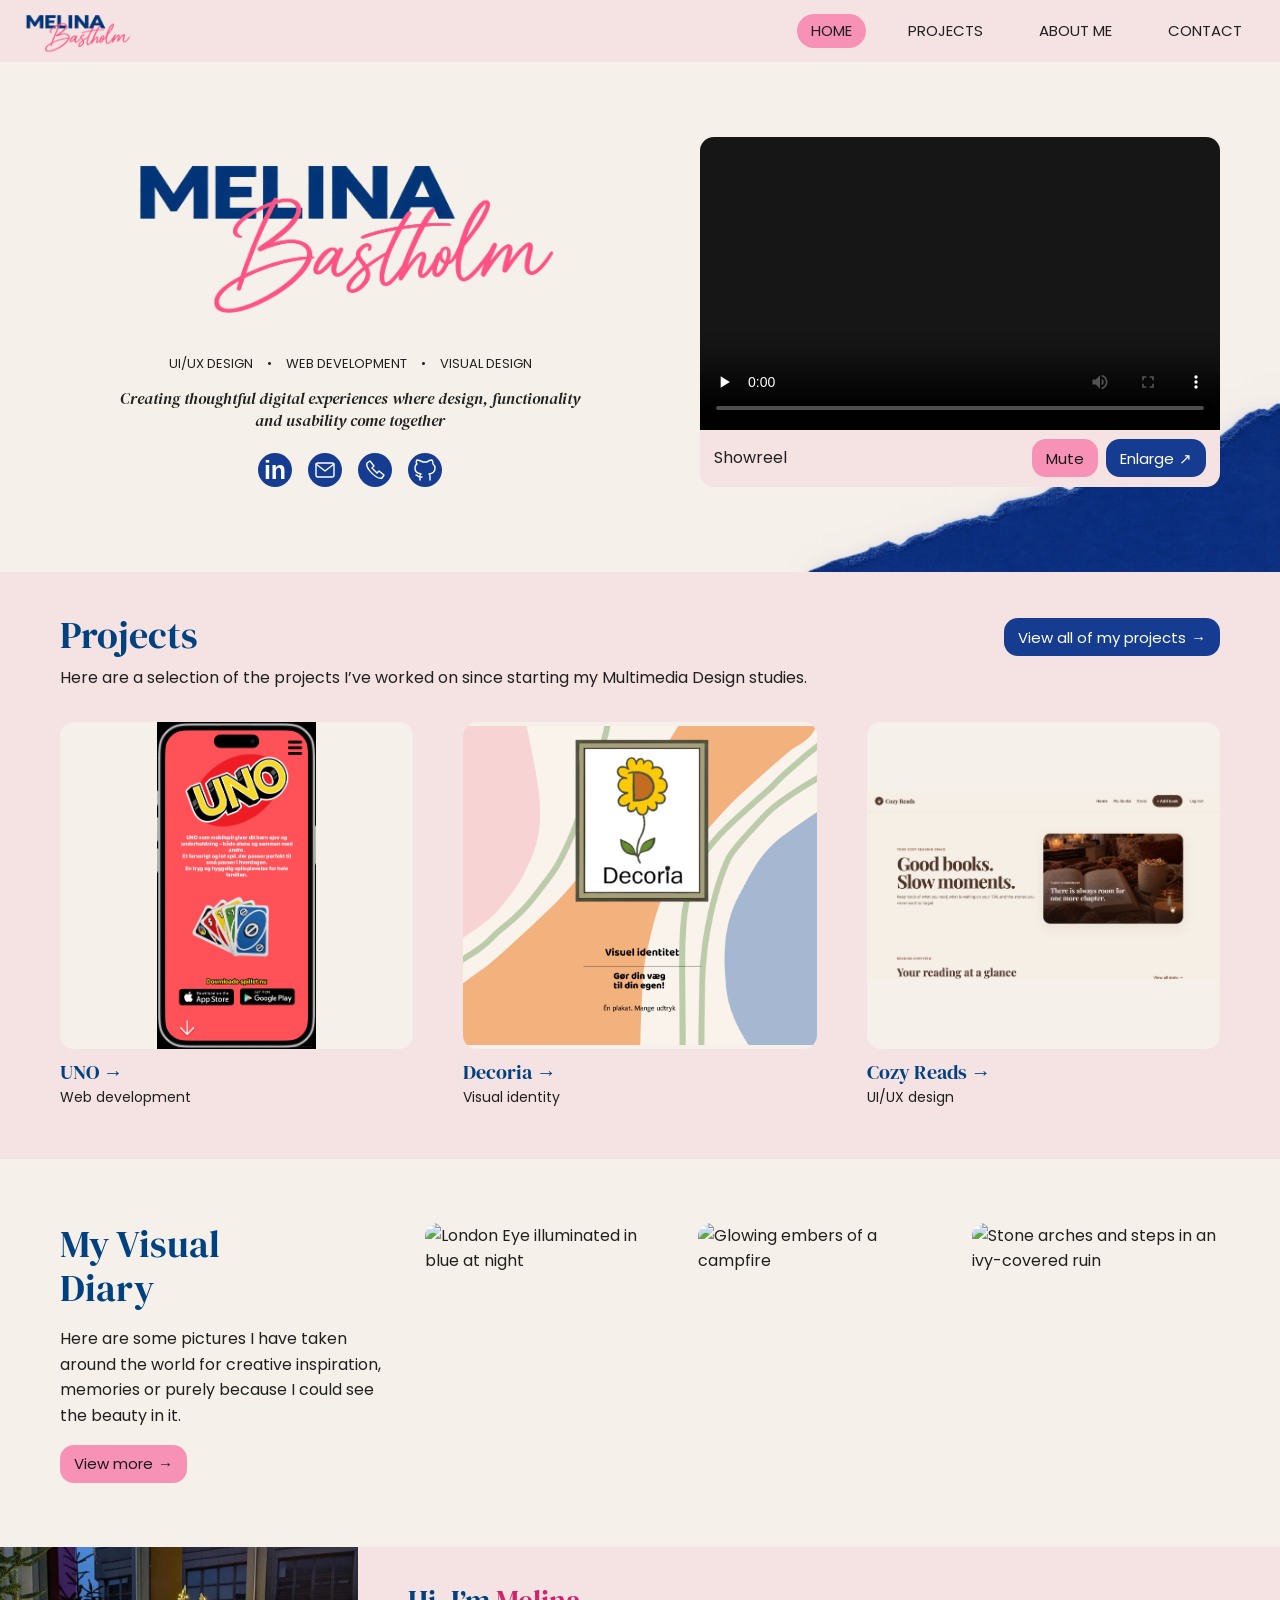
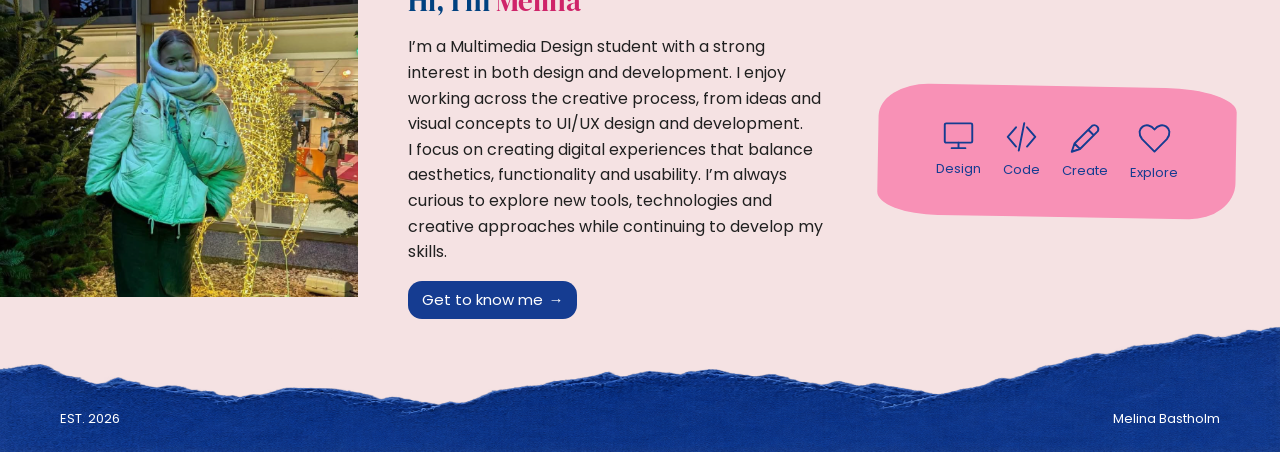
==== commit 43d39b09: "update: rettelse af tekststørrelse" ====
--- a/index.html
+++ b/index.html
@@ -99,7 +99,11 @@
         <!-- 4. VISUAL DIARY — egne billeder. Flere vises på mobil. -->
         <section class="diary section-padding" aria-labelledby="diary-title">
             <div class="container diary-inner">
-                <div class="diary-copy"><h2 id="diary-title">My Visual<br class="desktop-break"> Diary</h2><p>Here are some pictures I have taken around the world for creative inspiration, memories or purely because I could see the beauty in it.</p></div>
+                <div class="diary-copy">
+                    <h2 id="diary-title">My Visual<br class="desktop-break"> Diary</h2>
+                    <p>Here are some pictures I have taken around the world for creative inspiration, memories or purely because I could see the beauty in it.</p>
+                    <a class="button button-pink diary-button" href="diary.html">View more <span aria-hidden="true">→</span></a>
+                </div>
                 <div class="diary-photos">
                 <img src="diary/web/IMG_3227.jpg" alt="London Eye illuminated in blue at night" loading="lazy" width="600" height="760">
                 <img src="diary/web/IMG_2479.jpg" alt="Glowing embers of a campfire" loading="lazy" width="600" height="760">
@@ -108,7 +112,6 @@
                 <img src="diary/web/IMG_2862.jpg" alt="Colourful shopping bags in Notting Hill" loading="lazy" width="600" height="760">
                 <img src="diary/web/IMG_2819.jpg" alt="Plants and vintage details in a colourful courtyard" loading="lazy" width="600" height="760">
                 </div>
-                <a class="button button-pink diary-button" href="diary.html">View more <span aria-hidden="true">→</span></a>
             </div>
         </section>
 
--- a/style.css
+++ b/style.css
@@ -7,6 +7,15 @@
 :root {
     --font-heading: "DM Serif Display", Georgia, serif;
     --font-body: "Poppins", Arial, sans-serif;
+    /* Fælles tekstniveauer — 1 rem er normalt 16 px. */
+    --size-body: 1rem;
+    --size-control: .9375rem;
+    --size-label: .875rem;
+    --size-caption: .8125rem;
+    --size-title: clamp(2.5rem, 5vw, 4rem);
+    --size-section: clamp(1.875rem, 3.5vw, 2.375rem);
+    --size-subheading: clamp(1.5rem, 2.3vw, 1.875rem);
+    --size-card-heading: 1.25rem;
     --cream: #f6f0ea;
     --pink-light: #f5e2e3;
     --pink: #f891b6;
@@ -18,34 +27,32 @@
 }
 
 * { box-sizing: border-box; }
-body { margin: 0; background: var(--cream); color: var(--text); font-family: var(--font-body); font-size: 14px; line-height: 1.5; }
+body { margin: 0; background: var(--cream); color: var(--text); font-family: var(--font-body); font-size: var(--size-body); line-height: 1.6; }
 h1, h2, h3, p, figure { margin: 0; }
 h1, h2, h3, h4, h5, h6 { color: var(--heading-blue); font-family: var(--font-heading); font-weight: 400; line-height: 1.15; }
-h1 { font-size: clamp(40px, 5vw, 64px); }
-h2 { font-size: 38px; }
+h1 { font-size: var(--size-title); }
+h2 { font-size: var(--size-section); }
 a { color: inherit; text-decoration: none; }
 button { font: inherit; }
 img { display: block; max-width: 100%; object-fit: cover; }
 svg { width: 24px; height: 24px; }
 .container { width: min(100% - 88px, 1160px); margin-inline: auto; }
 .section-padding { padding-block: 42px 50px; }
-.button { display: inline-flex; justify-content: center; align-items: center; gap: 5px; width: fit-content; min-height: 38px; padding: 8px 14px; border-radius: 14px; background: var(--blue); color: white; font-size: 15px; line-height: 1.4; transition: background-color .2s, transform .2s; }
+.button { display: inline-flex; justify-content: center; align-items: center; gap: 5px; width: fit-content; min-height: 38px; padding: 8px 14px; border-radius: 14px; background: var(--blue); color: white; font-size: var(--size-control); line-height: 1.4; transition: background-color .2s, transform .2s; }
 .button:hover { background: var(--heading-blue); transform: translateY(-2px); }
 .button-pink { background: var(--pink); color: #191919; }
 .button-pink:hover { background: #f77fa9; }
 a:focus-visible, button:focus-visible { outline: 3px solid var(--heading-blue); outline-offset: 5px; }
 .text-pink { color: var(--pink-text); }
 .image-placeholder { display: flex; justify-content: center; align-items: center; border-radius: 14px; background: var(--grey); color: #535353; text-align: center; }
-.image-placeholder > span { padding: 16px; font-size: 13px; }
+.image-placeholder > span { padding: 16px; font-size: var(--size-caption); }
 .sr-only { position: absolute; width: 1px; height: 1px; padding: 0; overflow: hidden; clip-path: inset(50%); white-space: nowrap; }
 .skip-link { position: absolute; top: 8px; left: 8px; z-index: 10; padding: 10px; background: var(--cream); transform: translateY(-200%); }
 .skip-link:focus { transform: translateY(0); }
 @media (max-width: 700px) {
-    body { font-size: 13px; }
     .container { width: calc(100% - 32px); }
-    h2 { font-size: 29px; }
     .section-padding { padding-block: 26px 30px; }
-    .button { font-size: 13px; min-height: 36px; }
+    .button { min-height: 40px; }
     .desktop-break { display: none; }
 }
 
@@ -57,7 +64,7 @@
 .site-logo { display: flex; align-items: center; flex-shrink: 0; width: 110px; margin-right: auto; padding-block: 4px; }
 .site-logo img { width: 100%; height: auto; object-fit: contain; }
 .nav-links { display: flex; align-items: center; gap: 28px; margin: 0; padding: 0; list-style: none; }
-.nav-links a { display: block; padding: 5px 14px; border-radius: 18px; font-size: 14px; text-transform: uppercase; }
+.nav-links a { display: block; padding: 5px 14px; border-radius: 18px; font-size: var(--size-control); text-transform: uppercase; }
 .nav-links a:hover, .nav-links a[aria-current="page"] { background: var(--pink); }
 .menu-toggle { display: none; align-items: center; justify-content: center; width: 44px; height: 44px; padding: 3px; border: 0; background: transparent; cursor: pointer; }
 /* Dit eget menuikon — knappens skjulte tekst fortæller, om menuen kan åbnes eller lukkes. */
@@ -65,7 +72,7 @@
 @media (max-width: 700px) {
     .navigation { width: calc(100% - 16px); min-height: 54px; flex-wrap: wrap; }
     .nav-links { flex-wrap: wrap; justify-content: center; gap: 3px; padding-block: 8px; }
-    .nav-links a { padding: 7px 10px; font-size: 12px; }
+    .nav-links a { padding: 9px 10px; }
     /* Uden JS er links synlige. Med JS vises fold-ud-menuen. */
     .js .menu-toggle:not([hidden]) { display: flex; }
     .js .nav-links { display: none; position: absolute; top: 100%; left: 0; width: 100%; padding: 14px 16px; background: var(--pink-light); box-shadow: 0 8px 12px #0000000d; }
@@ -79,10 +86,10 @@
 .hero-copy { flex: 1; min-width: 0; text-align: center; }
 .name { width: min(100%, 440px); margin: 0 auto 32px; line-height: 1; }
 .name img { width: 100%; height: auto; object-fit: contain; }
-.disciplines { display: flex; justify-content: center; flex-wrap: wrap; gap: 8px 14px; margin: 0 0 13px; padding: 0; list-style: none; font-family: var(--font-body); font-size: 12px; text-transform: uppercase; }
+.disciplines { display: flex; justify-content: center; flex-wrap: wrap; gap: 8px 14px; margin: 0 0 13px; padding: 0; list-style: none; font-family: var(--font-body); font-size: var(--size-caption); text-transform: uppercase; }
 .disciplines li + li::before { content: "•"; margin-right: 14px; }
 /* Introen vender skrifttyperne om: fagområder i Poppins, brødtekst i DM Serif Display. */
-.hero-tagline { font-family: var(--font-heading); font-size: 14px; font-weight: 400; font-style: italic; line-height: 1.35; }
+.hero-tagline { font-family: var(--font-heading); font-size: var(--size-body); font-weight: 400; font-style: italic; line-height: 1.35; }
 .social-links { display: flex; justify-content: center; gap: 16px; margin-top: 22px; }
 .social-links a { display: flex; justify-content: center; align-items: center; width: 34px; height: 34px; border-radius: 50%; background: var(--blue); color: white; }
 .social-links a:hover { background: var(--heading-blue); }
@@ -92,7 +99,7 @@
 .showreel { flex: 1; min-width: 0; max-width: 520px; overflow: hidden; border-radius: 14px; background: var(--pink-light); }
 .showreel-player { aspect-ratio: 16 / 9; background: #161616; }
 .showreel-player video, .showreel-dialog-player video { display: block; width: 100%; aspect-ratio: 16 / 9; object-fit: contain; background: #161616; }
-.showreel figcaption { display: flex; align-items: center; justify-content: space-between; gap: 12px; padding: 10px 14px; }
+.showreel figcaption { display: flex; flex-wrap: wrap; align-items: center; justify-content: space-between; gap: 12px; padding: 10px 14px; }
 .showreel-actions { display: flex; align-items: center; flex-wrap: wrap; justify-content: flex-end; gap: 8px; }
 .showreel button, .showreel-dialog button { border: 0; cursor: pointer; }
 .showreel button[hidden], .showreel-dialog button[hidden] { display: none; }
@@ -105,16 +112,16 @@
 .hero::after { content: ""; position: absolute; z-index: -1; right: -0.5%; bottom: -10px; width: 54%; height: 240px; background: url("assets/bluecorner.png") right bottom / 100% 100% no-repeat; }
 @media (max-width: 1000px) and (min-width: 701px) {
     .hero-inner { gap: 35px; min-height: 430px; }
-    .disciplines { font-size: 10px; gap: 7px; }
+    .disciplines { gap: 7px; }
     .disciplines li + li::before { margin-right: 7px; }
 }
 @media (max-width: 700px) {
     .hero-inner { flex-direction: column; gap: 30px; min-height: auto; padding-block: 25px 70px; }
     .hero-copy { width: 100%; }
     .name { width: min(100% - 24px, 360px); margin-bottom: 25px; }
-    .disciplines { gap: 6px; font-size: clamp(8px, 2.4vw, 11px); margin-bottom: 12px; }
+    .disciplines { gap: 6px; margin-bottom: 12px; }
     .disciplines li + li::before { margin-right: 6px; }
-    .hero-tagline { max-width: 320px; margin-inline: auto; font-size: 12px; }
+    .hero-tagline { max-width: 360px; margin-inline: auto; }
     .social-links { margin-top: 18px; gap: 16px; }
     .showreel { flex: auto; width: min(100% - 30px, 420px); }
     .hero::after { width: 118%; height: 140px; bottom: -6px; }
@@ -124,48 +131,46 @@
 .projects { background: var(--pink-light); }
 .projects-inner { display: flex; flex-direction: column; position: relative; }
 .section-heading { display: flex; align-items: center; justify-content: space-between; padding-right: 235px; margin-bottom: 32px; }
-.section-heading p { margin-top: 7px; font-size: 12px; }
+.section-heading p { margin-top: 7px; font-size: var(--size-body); }
 .project-list { display: flex; gap: 50px; }
 .project-card { flex: 1; min-width: 0; }
 .project-card .image-placeholder, .project-card > img { width: 100%; aspect-ratio: 1.08; border-radius: 14px; }
 .project-card > img { height: auto; object-fit: contain; background: var(--cream); }
-.project-card h3 { margin-top: 12px; color: var(--heading-blue); font-family: var(--font-heading); font-size: 20px; }
-.project-card p { margin-top: 2px; font-size: 12px; }
+.project-card h3 { margin-top: 12px; color: var(--heading-blue); font-family: var(--font-heading); font-size: var(--size-card-heading); }
+.project-card p { margin-top: 2px; font-size: var(--size-label); }
 .projects-button { position: absolute; top: 4px; right: 0; }
 @media (max-width: 1000px) { .project-list { gap: 24px; } }
 @media (max-width: 700px) {
     .section-heading { padding-right: 0; margin-bottom: 22px; }
     .project-list { gap: 14px; overflow-x: auto; padding-bottom: 12px; scroll-snap-type: x mandatory; }
     .project-card { flex: 0 0 70%; scroll-snap-align: start; }
-    .project-card h3 { font-size: 19px; }
     .projects-button { position: static; align-self: center; margin-top: 16px; }
 }
 
 /* 4. VISUAL DIARY — tekst og billeder står på samme række på desktop */
 .diary { padding-block: 64px; }
-.diary-inner { position: relative; display: flex; flex-wrap: wrap; align-items: flex-start; column-gap: 40px; }
-.diary-copy { flex: 0 0 23%; }
-.diary-copy p { margin-top: 24px; font-size: 12px; line-height: 1.5; }
+.diary-inner { display: flex; align-items: flex-start; gap: 40px; }
+.diary-copy { flex: 0 0 28%; min-width: 0; }
+.diary-copy p { margin-top: 16px; font-size: var(--size-body); line-height: 1.6; }
 .diary-photos { display: flex; gap: 25px; flex: 1; min-width: 0; }
 .diary-photos img { flex: 1; min-width: 0; width: 0; height: 235px; border-radius: 14px; }
 /* På desktop viser forsiden kun de første tre billeder. */
 .diary-photos img:nth-child(n + 4) { display: none; }
-.diary-button { position: absolute; left: 0; bottom: 0; margin: 0; }
+.diary-button { margin-top: 16px; }
 @media (max-width: 1000px) and (min-width: 701px) {
-    .diary-inner { column-gap: 25px; padding-bottom: 60px; }
+    .diary-inner { gap: 25px; }
     .diary-photos { gap: 16px; }
     .diary-photos img { height: 185px; }
-    .diary-copy { flex-basis: 25%; }
-    .diary-button { bottom: 0; }
+    .diary-copy { flex-basis: 32%; }
 }
 @media (max-width: 700px) {
     .diary { padding-block: 28px; }
     .diary-inner { flex-direction: column; gap: 20px; }
-    .diary-copy { flex: auto; }
-    .diary-copy p { margin-top: 12px; }
+    .diary-copy { display: contents; }
+    .diary-copy p { margin-top: 0; }
     .diary-photos { flex: auto; flex-wrap: wrap; width: 100%; gap: 12px; }
     .diary-photos img, .diary-photos img:nth-child(n + 4) { display: block; flex: 0 0 calc((100% - 24px) / 3); width: calc((100% - 24px) / 3); height: auto; aspect-ratio: 1; border-radius: 12px; }
-    .diary-button { position: static; align-self: center; margin: 0; }
+    .diary-button { order: 1; align-self: center; margin: 0; }
 }
 
 /* 5. ABOUT ME — portræt, tekst og den lyserøde liste med interesser */
@@ -173,12 +178,12 @@
 .about-inner { display: flex; align-items: center; gap: 50px; width: min(100%, 1440px); margin-inline: auto; padding-right: 44px; }
 .portrait { flex: 0 0 29%; align-self: stretch; min-height: 335px; border-radius: 0; object-fit: cover; }
 .about-inner > .portrait { width: 29%; height: 350px; min-width: 0; object-position: center 35%; }
-.about-copy { flex: 1; padding-block: 38px; }
-.about-copy h2 { margin-bottom: 16px; font-size: 26px; }
-.about-copy p { max-width: 460px; font-size: 12px; line-height: 1.5; }
+.about-copy { flex: 1; min-width: 0; padding-block: 38px; }
+.about-copy h2 { margin-bottom: 16px; font-size: var(--size-subheading); }
+.about-copy p { max-width: 460px; font-size: var(--size-body); line-height: 1.6; }
 .about-copy .button { margin-top: 16px; }
 .skills { display: flex; justify-content: center; align-items: center; gap: 22px; flex: 0 0 29%; padding: 35px 22px; margin: 0; border-radius: 14% 20% 13% 17% / 25% 18% 28% 17%; background: var(--pink); color: var(--blue); list-style: none; transform: rotate(1deg); }
-.skills li { display: flex; flex-direction: column; align-items: center; gap: 7px; font-size: 11px; transform: rotate(-1deg); }
+.skills li { display: flex; flex-direction: column; align-items: center; gap: 7px; font-size: var(--size-caption); transform: rotate(-1deg); }
 .skills svg { width: 33px; height: 33px; }
 @media (max-width: 1000px) {
     .about-inner { gap: 25px; padding-right: 30px; }
@@ -190,11 +195,10 @@
     .portrait { flex-basis: 35%; min-height: 170px; border-radius: 12px; }
     .about-inner > .portrait { width: 35%; height: 200px; }
     .about-copy { flex: 1; padding: 0; }
-    .about-copy h2 { font-size: 24px; margin-bottom: 10px; }
-    .about-copy p { font-size: 11px; }
+    .about-copy h2 { margin-bottom: 10px; }
     .about-copy p + p { display: none; }
-    .about-copy .button { font-size: 11px; padding-inline: 10px; }
-    .skills { flex: 0 0 100%; gap: 30px; padding: 22px; }
+    .about-copy .button { padding-inline: 10px; }
+    .skills { flex: 0 0 100%; gap: clamp(12px, 6vw, 30px); padding: 22px 14px; }
     .skills svg { width: 28px; height: 28px; }
 }
 
@@ -202,20 +206,20 @@
 .site-footer { position: relative; isolation: isolate; color: white; margin-top: 0; padding-top: 30px; }
 main:has(.about) + .site-footer { background-color: var(--pink-light); }
 .site-footer::before { content: ""; position: absolute; z-index: -1; inset: -34px 0 0; background: url("assets/bottomline.png") center bottom -14px / 102% 270px no-repeat; }
-.footer-inner { display: flex; justify-content: space-between; align-items: center; gap: 20px; min-height: 65px; font-size: 10px; }
+.footer-inner { display: flex; justify-content: space-between; align-items: center; gap: 20px; min-height: 65px; font-size: var(--size-caption); }
 @media (max-width: 700px) {
     .site-footer { padding-top: 12px; }
     .site-footer::before { background-size: 102% 195px; background-position: center bottom -10px; }
-    .footer-inner { min-height: 50px; font-size: 9px; }
+    .footer-inner { min-height: 50px; gap: 12px; }
 }
 
 /* 7. UNDERSIDER — projekter, galleri, om mig og kontakt */
 .subpage { min-height: calc(100vh - 160px); padding-block: 65px 100px; }
 .page-intro { max-width: 660px; margin-bottom: 42px; }
-.eyebrow { margin-bottom: 14px; color: var(--pink-text); font-size: 12px; letter-spacing: 2px; text-transform: uppercase; }
+.eyebrow { margin-bottom: 14px; color: var(--pink-text); font-size: var(--size-caption); letter-spacing: 2px; text-transform: uppercase; }
 .page-intro h1 { margin-bottom: 20px; }
 .subpage > .button { margin-top: 32px; }
-.editor-note { margin-top: 25px; color: #616161; font-size: 13px; }
+.editor-note { margin-top: 25px; color: #616161; font-size: var(--size-label); }
 /* Diary-galleriet har fem små billeder pr. række på brede skærme. */
 .gallery { --tile-width: calc((100% - 64px) / 5); display: flex; flex-wrap: wrap; gap: 16px; }
 .gallery img { flex: 0 0 var(--tile-width); width: var(--tile-width); height: auto; aspect-ratio: 4 / 5; border-radius: 12px; }
@@ -223,24 +227,24 @@
 /* ABOUT ME 2. Portræt og introduktion — samme rækkefølge som aboutme.html. */
 .about-detail { display: flex; align-items: flex-start; gap: 56px; }
 .about-detail .portrait { flex: 0 0 35%; width: 35%; height: auto; min-height: 0; border-radius: 14px; }
-.about-detail-copy { flex: 1; min-width: 0; max-width: 660px; font-size: 16px; line-height: 1.9; }
+.about-detail-copy { flex: 1; min-width: 0; max-width: 660px; font-size: var(--size-body); line-height: 1.9; }
 .about-detail-copy p + p { margin-top: 18px; }
 .about-greeting { font-size: 19px; line-height: 1.6; }
 .about-detail-copy > .button { margin-top: 22px; }
 /* ABOUT ME 3. Kreativitet — teksten over collagen. */
 .about-creativity { margin-top: 56px; }
 .about-creativity h2 { margin-bottom: 20px; }
-.about-creativity > p { max-width: 850px; font-size: 16px; line-height: 1.9; }
+.about-creativity > p { max-width: 850px; font-size: var(--size-body); line-height: 1.9; }
 /* ABOUT ME 4. Collage — tre kolonner med flexbox og plads til nye billeder. */
 /* Centrér også en ufuldstændig række, så de sidste felter står samlet. */
 .creative-collage { display: flex; flex-wrap: wrap; justify-content: center; gap: 26px 24px; margin-top: 28px; }
 .creative-item { flex: 0 0 calc((100% - 48px) / 3); min-width: 0; }
 .creative-item img { width: 100%; height: auto; aspect-ratio: 4 / 3; border-radius: 14px; object-fit: contain; background: var(--pink-light); }
-.creative-item figcaption { margin-top: 10px; color: var(--heading-blue); font-size: 13px; }
+.creative-item figcaption { margin-top: 10px; color: var(--heading-blue); font-size: var(--size-label); }
 /* ABOUT ME 5. Kontaktknappen bruger den fælles .button. */
 .contact-list { display: flex; flex-wrap: wrap; gap: 24px; }
 .contact-item { flex: 0 0 calc(50% - 12px); padding-block: 25px; border-top: 1px solid #153c9133; }
-.contact-item h2 { font-size: 26px; margin-bottom: 12px; }
+.contact-item h2 { font-size: var(--size-subheading); margin-bottom: 12px; }
 .contact-item a { color: inherit; text-decoration: none; overflow-wrap: anywhere; }
 .contact-item a:hover { color: var(--heading-blue); }
 
@@ -273,7 +277,7 @@
     .gallery { --tile-width: calc((100% - 16px) / 3); gap: 8px; }
     .about-detail { flex-direction: column; gap: 25px; }
     .about-detail .portrait { flex: auto; width: min(100%, 400px); height: auto; min-height: 0; }
-    .about-detail-copy, .about-creativity > p { font-size: 14px; line-height: 1.8; }
+    .about-detail-copy, .about-creativity > p { line-height: 1.8; }
     .about-greeting { font-size: 17px; }
     .about-creativity { margin-top: 36px; }
     .creative-collage { gap: 20px 12px; }
